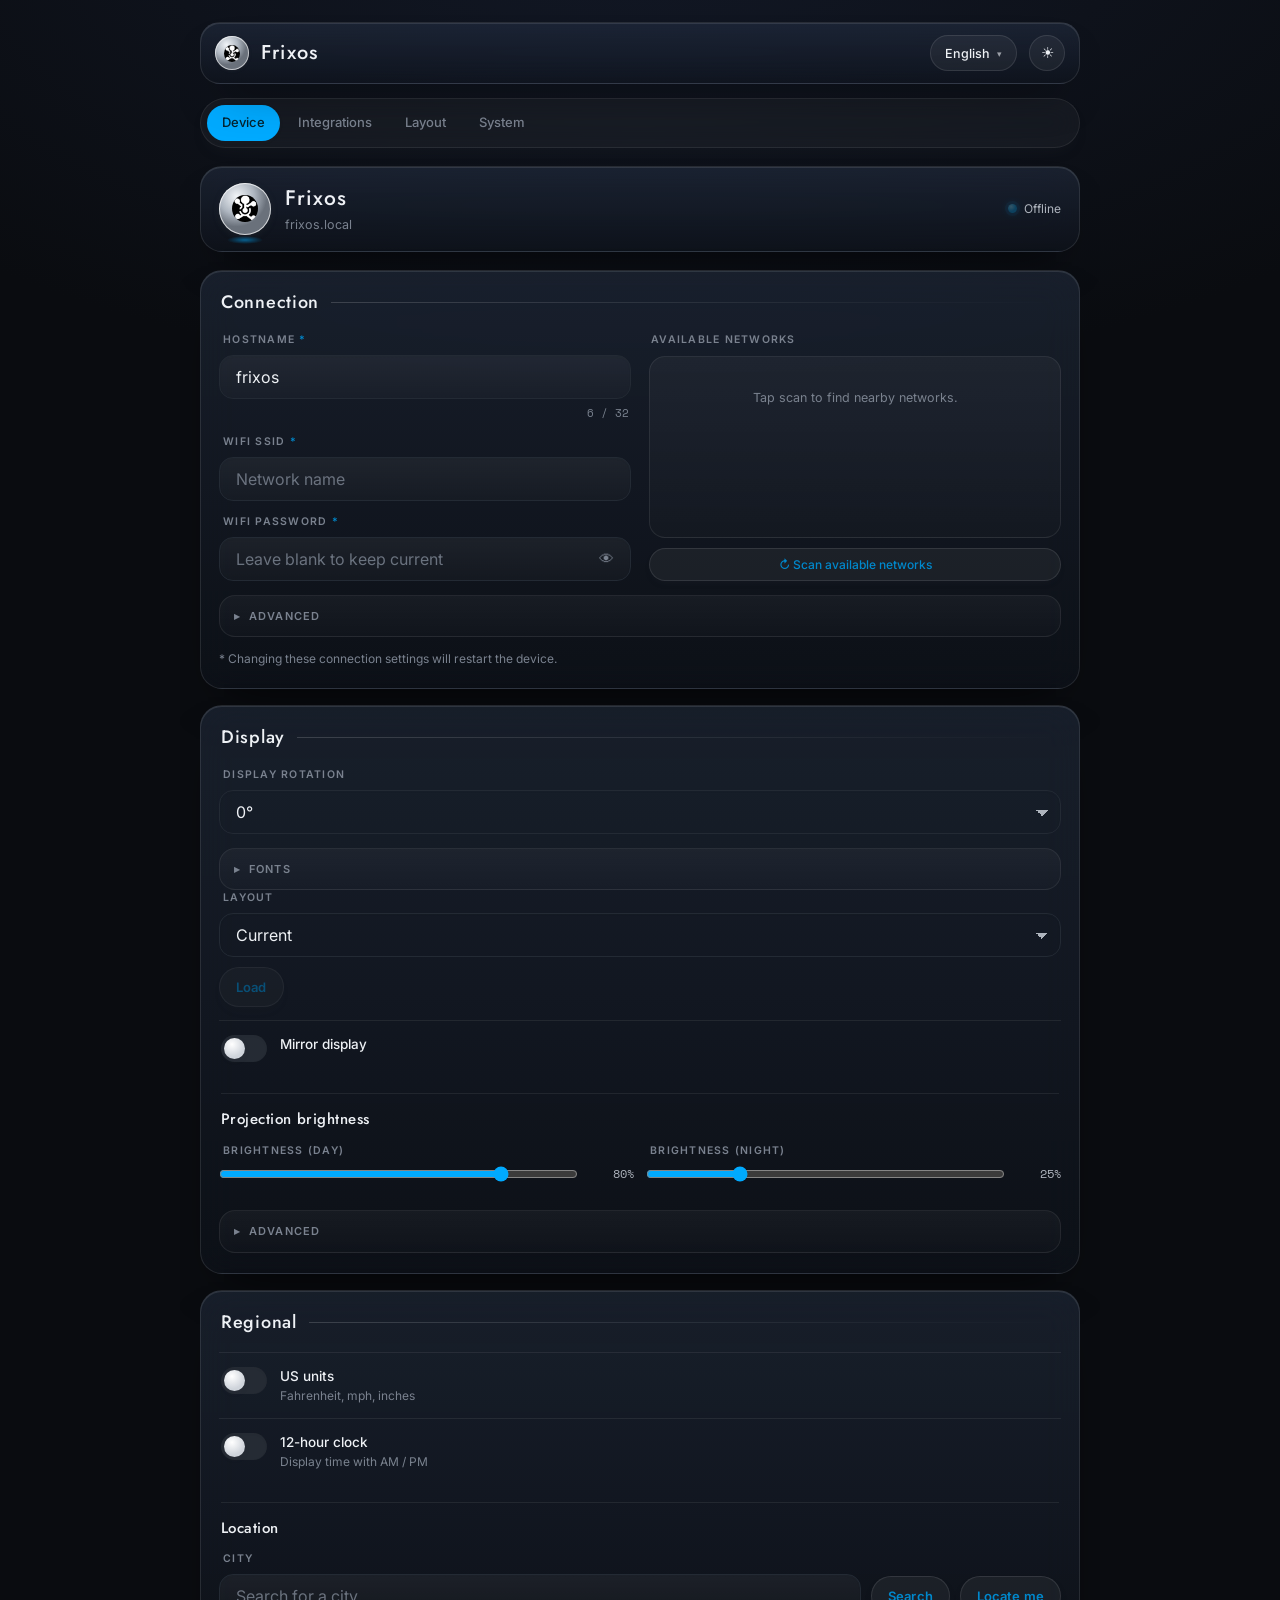
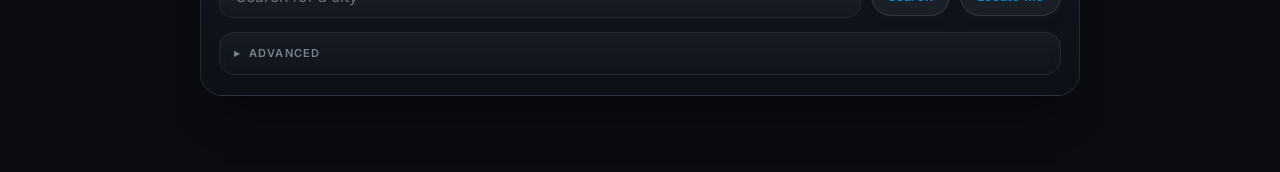
==== spiffs/index.html @ 445fc7c1 "Brightness: 24 h light history with a chart on the Brightness settings. The device keeps 144 ten-min" ====
<!DOCTYPE html>
<html lang="en">
<head>
<meta charset="UTF-8">
<meta name="viewport" content="width=device-width, initial-scale=1, viewport-fit=cover">
<title>Frixos</title>
<link rel="stylesheet" href="css/variables.css">
<link rel="stylesheet" href="css/layout.css">
<link rel="stylesheet" href="css/forms.css">
<link rel="stylesheet" href="css/components.css">
<link rel="stylesheet" href="css/screen-editor.css">
</head>
<body class="theme-dark">

<div class="wrap">

  <!-- ===== HEADER ===== -->
  <header class="topbar">
    <span class="disc"><img src="logo.jpg" alt="Frixos"></span>
    <span class="brand">Frixos</span>
    <span class="spring"></span>
    <div class="lang-wrap">
      <button class="ctrl lang" id="langBtn" aria-haspopup="listbox" aria-expanded="false" data-i18n-aria-label="common.change_language" aria-label="Change language">
        <span id="langName">English</span><span class="caret">▾</span>
      </button>
      <div class="lang-menu" id="langMenu" role="listbox">
        <div class="lang-opt sel" data-lang="en">English</div>
        <div class="lang-opt" data-lang="de">Deutsch</div>
        <div class="lang-opt" data-lang="fr">Français</div>
        <div class="lang-opt" data-lang="it">Italiano</div>
        <div class="lang-opt" data-lang="pt">Português</div>
        <div class="lang-opt" data-lang="sv">Svenska</div>
        <div class="lang-opt" data-lang="da">Dansk</div>
        <div class="lang-opt" data-lang="pl">Polski</div>
        <div class="lang-opt" data-lang="es">Español</div>
      </div>
    </div>
    <button class="ctrl" id="themeBtn" data-i18n-aria-label="common.toggle_theme" aria-label="Toggle theme" title="Toggle light / dark"><span id="themeIcon">☀</span></button>
  </header>

  <!-- ===== NAV (with scroll indicators) ===== -->
  <div class="nav-wrap">
    <button class="nav-edge left" id="navLeft" data-i18n-aria-label="common.scroll_tabs_left" aria-label="Scroll tabs left" tabindex="-1">‹</button>
    <nav class="nav" id="nav">
      <a data-tab="settings" class="active" data-i18n="menu.device">Device</a>
      <a data-tab="integrations" data-i18n="menu.integrations">Integrations</a>
      <a data-tab="layout" data-i18n="menu.screen">Layout</a>
      <a data-tab="status" data-i18n="menu.system">System</a>
    </nav>
    <button class="nav-edge right" id="navRight" data-i18n-aria-label="common.scroll_tabs_right" aria-label="Scroll tabs right" tabindex="-1">›</button>
  </div>

  <!-- ===================== DEVICE (settings + everyday advanced) ===================== -->
  <section class="tab-page active" id="tab-settings" data-screen-label="Device">
    <div class="hero">
      <span class="obj"><img src="logo.jpg" alt=""></span>
      <div class="ht">
        <div class="nm">Frixos</div>
        <div class="st" id="heroStatus">Loading…</div>
      </div>
      <span class="jewel"><span class="g" id="heroDot"></span> <span id="heroOnline">…</span></span>
    </div>

    <div class="panel">
      <div class="ptitle"><h2 data-i18n="settings.connection.title">Connection</h2><span class="rule"></span></div>
      <div class="conn-grid">
        <div class="conn-fields">
          <div class="field"><label><span data-i18n="settings.connection.hostname">Hostname</span> <span class="req">*</span></label>
            <input type="text" id="hostname" value="frixos" required maxlength="32">
            <div id="hostname-counter" class="counter"></div>
            <span class="err" id="hostname-err" data-i18n="settings.connection.hostname_required">Hostname is required.</span>
          </div>
          <div class="field"><label><span data-i18n="settings.connection.wifi_ssid">WiFi SSID</span> <span class="req">*</span></label><input type="text" id="wifi_ssid" autocomplete="off" data-i18n-placeholder="settings.connection.ssid_placeholder" placeholder="Network name"></div>
          <div class="field"><label><span data-i18n="settings.connection.wifi_password">WiFi password</span> <span class="req">*</span></label>
            <div class="pw"><input type="password" id="wifi_pass" autocomplete="new-password" data-i18n-placeholder="settings.connection.password_placeholder" placeholder="Leave blank to keep current"><button class="eye" type="button" aria-label="Show password">👁</button></div>
          </div>
        </div>
        <div class="conn-nets">
          <label class="mini-label" data-i18n="settings.wifi.available_networks">Available networks</label>
          <div id="netlist" class="netbox"><div class="net-empty" data-i18n="settings.wifi.tap_scan">Tap scan to find nearby networks.</div></div>
          <button class="scan-btn block-scan" id="scanBtn">↻ <span data-i18n="settings.wifi.scan_button">Scan available networks</span></button>
        </div>
      </div>

      <details class="adv-box">
        <summary data-i18n="common.advanced">Advanced</summary>
        <div class="adv-body">
          <div class="staticip">
            <div class="toggle staticip-head">
              <div class="tx"><div class="tt"><span data-i18n="settings.connection.static_ip_toggle">Use static IP</span> <span class="req">*</span></div><div class="ts" data-i18n="settings.connection.static_ip_desc">Assign a fixed address instead of DHCP</div></div>
              <button class="gswitch" id="staticToggle" type="button" role="switch" aria-checked="false" data-i18n-aria-label="settings.connection.static_ip_toggle" aria-label="Use static IP"></button>
            </div>
            <div class="staticip-panel" id="staticPanel" hidden>
              <div class="grid2">
                <div class="field"><label><span data-i18n="settings.connection.static_ip">IP address</span> <span class="req">*</span></label><input type="text" id="static_ip" inputmode="decimal" placeholder="192.168.1.100"></div>
                <div class="field"><label><span data-i18n="settings.connection.static_gw">Gateway</span> <span class="req">*</span></label><input type="text" id="static_gw" inputmode="decimal" placeholder="192.168.1.1"></div>
                <div class="field"><label><span data-i18n="settings.connection.static_nm">Subnet mask</span> <span class="req">*</span></label><input type="text" id="static_nm" inputmode="decimal" placeholder="255.255.255.0"></div>
                <div class="field"><label><span data-i18n="settings.connection.static_dns_label">DNS servers</span> <span class="req">*</span> <span class="opt" data-i18n="settings.connection.optional">(optional)</span></label>
                  <div class="dns-pair">
                    <div class="dns-f"><span class="dns-b">1</span><input type="text" id="static_dns1" inputmode="decimal" placeholder="8.8.8.8"></div>
                    <div class="dns-f"><span class="dns-b">2</span><input type="text" id="static_dns2" inputmode="decimal" placeholder="8.8.4.4"></div>
                  </div>
                </div>
              </div>
            </div>
          </div>

          <div class="subtitle" data-i18n="advanced.wifi_hours.title">WiFi active hours</div>
          <div class="time-range">
            <div class="time-box"><label data-i18n="advanced.wifi_hours.start">Start</label><input type="time" id="wifi_start" value="00:00"></div>
            <span class="time-arrow">→</span>
            <div class="time-box"><label data-i18n="advanced.wifi_hours.end">End</label><input type="time" id="wifi_end" value="00:00"></div>
          </div>
        </div>
      </details>
      <p class="note left" data-i18n="settings.connection.restart_note">* Changing these connection settings will restart the device.</p>
    </div>

    <div class="panel">
      <div class="ptitle"><h2 data-i18n="settings.display.title">Display</h2><span class="rule"></span></div>
      <div class="field"><label data-i18n="advanced.display.rotation">Display rotation</label>
        <select id="rotation"><option value="0">0°</option><option value="1">90°</option><option value="2">180°</option><option value="3">270°</option></select>
      </div>

      <details class="adv-box" id="fontsBox">
        <summary data-i18n="advanced.fonts.title">Fonts</summary>
        <div class="adv-body">
          <p class="muted-p" data-i18n="advanced.fonts.desc">Pick the clock font for day and night. This updates the layout and applies it right away.</p>
          <div class="subtitle" data-i18n="advanced.fonts.day">Day</div>
          <div id="dayFontSamples"></div>
          <div class="subtitle" data-i18n="advanced.fonts.night">Night</div>
          <div id="nightFontSamples"></div>
        </div>
      </details>

      <div class="field"><label data-i18n="menu.screen">Layout</label>
        <div class="city-row">
          <select id="settingsLayoutSelect"><option value="" data-i18n="common.current">Current</option></select>
          <button class="btn sm ghost" id="settingsLayoutLoadBtn" type="button" data-i18n="common.load">Load</button>
        </div>
      </div>
      <div class="toggle"><div class="tx"><div class="tt" data-i18n="advanced.display.mirror">Mirror display</div></div><button class="gswitch" id="mirroring" type="button" role="switch" aria-checked="false" data-i18n-aria-label="advanced.display.mirror" aria-label="Mirror"></button></div>

      <div class="subtitle" data-i18n="advanced.brightness.title">Projection brightness</div>
      <div class="grid2">
        <div class="field"><label data-i18n="advanced.brightness.led_day">Brightness (day)</label>
          <div class="range-row"><input type="range" id="brightness_LED0" min="0" max="100" value="80"><output class="range-val" for="brightness_LED0">80%</output></div>
        </div>
        <div class="field"><label data-i18n="advanced.brightness.led_night">Brightness (night)</label>
          <div class="range-row"><input type="range" id="brightness_LED1" min="0" max="100" value="25"><output class="range-val" for="brightness_LED1">25%</output></div>
        </div>
      </div>

      <details class="adv-box">
        <summary data-i18n="common.advanced">Advanced</summary>
        <div class="adv-body">
          <div class="field"><label data-i18n="advanced.brightness.dimming_mode">Dimming mode</label>
            <select id="dim_mode">
              <option value="1" data-i18n="advanced.brightness.dim_mode_full">Always full brightness</option>
              <option value="0" data-i18n="advanced.brightness.dim_mode_brightness">Based on brightness</option>
              <option value="2" data-i18n="advanced.brightness.dim_mode_time">Based on time-of-day</option>
            </select>
          </div>

          <div id="dimBright" class="dim-sub">
            <div class="subtitle" data-i18n="advanced.brightness.brightness_dimming">Brightness-based dimming</div>
            <div class="grid2">
              <div class="field"><label data-i18n="advanced.brightness.day_threshold">Day threshold (lux)</label><input type="number" id="lux_threshold" step="0.1" min="0" max="500" value="12.0"></div>
              <div class="field"><label data-i18n="advanced.brightness.light_sensitivity">Sensitivity (lux)</label><input type="number" id="lux_sensitivity" step="0.1" min="0" max="50" value="3.0"></div>
            </div>
            <p class="muted-p" data-i18n="advanced.brightness.sensitivity_help">Sensitivity avoids unwanted brightness changes. Dark = Threshold − Sensitivity, Bright = Threshold + Sensitivity.</p>
            <div class="lux-chart">
              <div class="lux-chart-head"><span data-i18n="advanced.brightness.lux_history">Light, last 24 hours (lux)</span><span id="lux_now" class="lux-now"></span></div>
              <svg id="lux_svg" viewBox="0 0 320 140" role="img" aria-label="Light, last 24 hours"></svg>
            </div>
          </div>

          <div id="dimTime" class="dim-sub" hidden>
            <div class="subtitle" data-i18n="advanced.brightness.timeofday_dimming">Time-of-day dimming</div>
            <div class="time-range">
              <div class="time-box"><label data-i18n="advanced.brightness.dim_start">Start</label><input type="time" id="dim_start" value="07:00"></div>
              <span class="time-arrow">→</span>
              <div class="time-box"><label data-i18n="advanced.brightness.dim_end">End</label><input type="time" id="dim_end" value="22:00"></div>
            </div>
          </div>

          <div class="grid2">
            <div class="field"><label data-i18n="advanced.brightness.pwm_frequency">PWM frequency</label><input type="number" id="pwm_frequency" min="60" max="50000" value="133"></div>
            <div class="field"><label data-i18n="advanced.brightness.max_power">Max power</label><input type="number" id="max_power" min="1" max="1023" value="1023"></div>
          </div>
        </div>
      </details>
    </div>

    <div class="panel">
      <div class="ptitle"><h2 data-i18n="settings.regional.title">Regional</h2><span class="rule"></span></div>
      <div class="toggle"><div class="tx"><div class="tt" data-i18n="settings.regional.us_units">US units</div><div class="ts" data-i18n="settings.regional.us_units_desc">Fahrenheit, mph, inches</div></div><button class="gswitch" id="fahrenheit" type="button" role="switch" aria-checked="false" data-i18n-aria-label="settings.regional.us_units" aria-label="US units"></button></div>
      <div class="toggle"><div class="tx"><div class="tt" data-i18n="settings.regional.hour12">12-hour clock</div><div class="ts" data-i18n="settings.regional.hour12_desc">Display time with AM / PM</div></div><button class="gswitch" id="hour12" type="button" role="switch" aria-checked="false" data-i18n-aria-label="settings.regional.hour12" aria-label="12-hour clock"></button></div>

      <div class="subtitle" data-i18n="advanced.location.title">Location</div>
      <div class="field"><label data-i18n="advanced.location.city">City</label>
        <div class="city-row">
          <input type="text" id="city_search" data-i18n-placeholder="advanced.location.city_placeholder" placeholder="Search for a city" autocomplete="off" spellcheck="false">
          <button class="btn sm ghost" id="citySearch" data-i18n="advanced.location.btn_search">Search</button>
          <button class="btn sm ghost" id="geolocate" data-i18n="advanced.location.btn_geolocate">Locate me</button>
        </div>
        <span class="hint" id="city-hint"></span>
      </div>

      <details class="adv-box">
        <summary data-i18n="common.advanced">Advanced</summary>
        <div class="adv-body">
          <div class="grid2">
            <div class="field"><label data-i18n="advanced.location.latitude">Latitude</label><input type="text" id="lat" maxlength="10" data-i18n-placeholder="advanced.location.lat_placeholder" placeholder="e.g. 40.6892494"></div>
            <div class="field"><label data-i18n="advanced.location.longitude">Longitude</label><input type="text" id="lon" maxlength="10" data-i18n-placeholder="advanced.location.lon_placeholder" placeholder="e.g. -74.047081"></div>
          </div>
          <div class="field"><label data-i18n="advanced.location.timezone_region">Timezone region</label><input type="text" id="tz_iana" data-i18n-placeholder="advanced.location.timezone_region_placeholder" placeholder="e.g. America/New_York"></div>
          <div class="field"><label data-i18n="advanced.location.timezone_posix">Timezone (POSIX)</label><input type="text" id="timezone" data-i18n-placeholder="advanced.location.timezone_placeholder" placeholder="e.g. EST5EDT,M3.2.0,M11.1.0"></div>
          <p class="muted-p" data-i18n="advanced.location.help_text">Find POSIX timezones <a href="https://leo.leung.xyz/wiki/Timezone" target="_blank" rel="noopener">here</a>. Lat/Lon only affect weather data.</p>
        </div>
      </details>
    </div>
  </section>

  <!-- ===================== INTEGRATIONS ===================== -->
  <section class="tab-page" id="tab-integrations" data-screen-label="Integrations">
    <div class="panel">
      <div class="ptitle"><h2><span class="dot off" id="dot-cgm"></span><span data-i18n="integrations.glucose_monitors.title">Glucose monitoring</span></h2><span class="rule"></span><span class="int-state" id="state-cgm"></span></div>
      <p class="muted-p tight" data-i18n="integrations.glucose_monitors.kb_help">For setup instructions, visit <a href="https://buyfrixos.com/knowledge-base/blood-sugar-cgm-integration-and-projection/" target="_blank" rel="noopener noreferrer">this KB article</a>.</p>
      <div class="field"><label data-i18n="integrations.glucose_monitors.device_type">Device Type</label>
        <select id="cgm_device_type">
          <option value="none" data-i18n="common.none">None</option>
          <option value="dexcom">Dexcom</option>
          <option value="libre">FreeStyle Libre</option>
          <option value="nightscout">Nightscout</option>
        </select>
      </div>
      <div class="field cgm-field" data-cgm="dexcom libre"><label data-i18n="integrations.glucose_monitors.username">Username</label>
        <input type="text" id="eeprom_glucose_username" maxlength="64" autocomplete="username" data-i18n-placeholder="integrations.glucose_monitors.username_placeholder" placeholder="Account username">
        <div id="eeprom_glucose_username-counter" class="counter"></div>
      </div>
      <div class="field cgm-field" data-cgm="dexcom libre"><label data-i18n="integrations.glucose_monitors.password">Password</label>
        <div class="pw"><input type="password" id="eeprom_glucose_password" maxlength="64" autocomplete="current-password" placeholder="••••••••"><button class="eye" type="button" aria-label="Show password">👁</button></div>
        <div id="eeprom_glucose_password-counter" class="counter"></div>
      </div>
      <div class="field cgm-field" data-cgm="dexcom"><label data-i18n="integrations.dexcom.region">Region</label><select id="eeprom_dexcom_region"><option value="0" data-i18n="integrations.dexcom.disabled">Disabled</option><option value="1" data-i18n="integrations.dexcom.us">US</option><option value="2" data-i18n="integrations.dexcom.japan">Japan</option><option value="3" data-i18n="integrations.dexcom.rest_of_world">Rest of World</option></select></div>
      <div class="field cgm-field" data-cgm="libre"><label data-i18n="integrations.freestyle.region">Region</label><select id="eeprom_libre_region"><option value="0" data-i18n="integrations.freestyle.disabled">Disabled</option><option value="1" data-i18n="integrations.freestyle.united_states">United States</option><option value="2" data-i18n="integrations.freestyle.europe">Europe</option><option value="3" data-i18n="integrations.freestyle.germany">Germany</option><option value="4" data-i18n="integrations.freestyle.france">France</option><option value="5" data-i18n="integrations.freestyle.japan">Japan</option><option value="6" data-i18n="integrations.freestyle.australia">Australia</option><option value="7" data-i18n="integrations.freestyle.global">Global / Rest of World</option></select></div>
      <div class="field cgm-field" data-cgm="nightscout"><label data-i18n="integrations.glucose_monitors.nightscout_url">Nightscout URL</label>
        <input type="text" id="eeprom_ns_url" maxlength="100" placeholder="https://your-site.herokuapp.com">
        <div id="eeprom_ns_url-counter" class="counter"></div>
      </div>
      <div class="grid2 cgm-field" data-cgm="dexcom libre nightscout">
        <div class="field"><label data-i18n="integrations.glucose_monitors.display_unit">Display unit</label><select id="eeprom_glucose_unit"><option value="0">mg/dL</option><option value="1">mmol/L</option></select></div>
        <div class="field"><label data-i18n="integrations.glucose_monitors.high_threshold">High (mg/dL)</label><input type="number" id="eeprom_glucose_high" min="1" max="400" value="175"></div>
        <div class="field"><label data-i18n="integrations.glucose_monitors.low_threshold">Low (mg/dL)</label><input type="number" id="eeprom_glucose_low" min="1" max="400" value="70"></div>
      </div>
      <details class="adv-box cgm-field" data-cgm="dexcom libre nightscout">
        <summary data-i18n="common.advanced">Advanced</summary>
        <div class="adv-body">
          <div class="grid2">
            <div class="field"><label data-i18n="integrations.glucose_monitors.refresh_interval">Refresh (min.)</label><input type="number" id="eeprom_glucose_refresh" min="1" max="60" value="5"></div>
            <div class="field"><label data-i18n="integrations.glucose_monitors.validity_duration">Validity (min.)</label><input type="number" id="glucose_validity_duration" min="10" max="360" value="30"></div>
          </div>
        </div>
      </details>
    </div>
      <div class="panel">
      <div class="ptitle"><h2><span class="dot off" id="dot-ha"></span><span data-i18n="integrations.ha.title">Home Assistant</span></h2><span class="rule"></span><span class="int-state" id="state-ha"></span></div>
      <p class="muted-p tight" data-i18n="integrations.ha.kb_help">For setup instructions, visit <a href="https://buyfrixos.com/knowledge-base/%f0%9f%93%a1-new-integration-home-assistant-frixos-smart-projections/" target="_blank" rel="noopener noreferrer">this KB article</a>.</p>
      <div class="field"><label data-i18n="integrations.ha.server_url">Server URL</label>
        <input type="text" id="eeprom_ha_url" maxlength="200" data-i18n-placeholder="integrations.ha.server_url_placeholder" placeholder="e.g. http://homeassistant.local:8123">
        <div id="eeprom_ha_url-counter" class="counter"></div>
        <span class="err" id="eeprom_ha_url-err" data-i18n="integrations.ha.url_protocol_missing">The URL must start with http:// or https://, e.g. http://192.168.1.50:8123</span>
      </div>
      <div class="field"><label data-i18n="integrations.ha.token">Long-lived access token</label>
        <div class="pw"><input type="password" id="eeprom_ha_token" maxlength="255" data-i18n-placeholder="integrations.ha.token_placeholder" placeholder="Paste token"><button class="eye" type="button" aria-label="Show token">👁</button></div>
        <div id="eeprom_ha_token-counter" class="counter"></div>
      </div>
      <details class="adv-box">
        <summary data-i18n="common.advanced">Advanced</summary>
        <div class="adv-body">
          <div class="field"><label data-i18n="integrations.ha.refresh_interval">Refresh (min.)</label><input type="number" id="eeprom_ha_refresh_mins" min="1" max="7200" value="1"></div>
        </div>
      </details>
    </div>

    <div class="panel">
      <div class="ptitle"><h2><span class="dot off" id="dot-stock"></span><span data-i18n="integrations.stock.title">Stock quotes</span></h2><span class="rule"></span><span class="int-state" id="state-stock"></span></div>
      <p class="muted-p tight" data-i18n="integrations.stock.via">Via Finnhub.io.</p>
      <p class="muted-p tight" data-i18n="integrations.stock.kb_help">For setup instructions, visit <a href="https://buyfrixos.com/knowledge-base/get-stock-crypto-etf-fx-quotes-on-your-ceiling/" target="_blank" rel="noopener noreferrer">this KB article</a>.</p>
      <div class="field"><label data-i18n="integrations.stock.api_key">API key</label>
        <div class="pw"><input type="password" id="eeprom_stock_key" maxlength="64" data-i18n-placeholder="integrations.stock.api_key_placeholder" placeholder="Paste API key"><button class="eye" type="button" aria-label="Show key">👁</button></div>
        <div id="eeprom_stock_key-counter" class="counter"></div>
      </div>
      <details class="adv-box">
        <summary data-i18n="common.advanced">Advanced</summary>
        <div class="adv-body">
          <div class="field"><label data-i18n="integrations.stock.refresh_interval">Refresh (min.)</label><input type="number" id="eeprom_stock_refresh_mins" min="1" max="1440" value="5"></div>
        </div>
      </details>
    </div>

    <div class="panel">
      <div class="ptitle"><h2><span class="dot off" id="dot-wu"></span><span data-i18n="integrations.wu.title">Weather Underground</span></h2><span class="rule"></span><span class="int-state" id="state-wu"></span></div>
      <p class="muted-p tight" data-i18n="integrations.wu.help">Register a device on your Weather Underground account, generate a key at wunderground.com/member/api-keys, then enter any live public station ID. Tokens: [wu:temp] [wu:hum] [wu:dew] [wu:wind] [wu:gust] [wu:pressure] [wu:rain] [wu:uv].</p>
      <p class="muted-p tight" data-i18n="integrations.wu.kb_help">For setup instructions, visit <a href="https://buyfrixos.com/knowledge-base/weather-underground-personal-weather-station-on-your-ceiling/" target="_blank" rel="noopener noreferrer">this KB article</a>.</p>
      <div class="field"><label data-i18n="integrations.wu.station_id">Station ID</label>
        <input type="text" id="eeprom_wu_station" maxlength="16" data-i18n-placeholder="integrations.wu.station_id_placeholder" placeholder="e.g. KCASANFR123" autocapitalize="characters" spellcheck="false">
      </div>
      <div class="field"><label data-i18n="integrations.wu.api_key">API key</label>
        <div class="pw"><input type="password" id="eeprom_wu_key" maxlength="64" data-i18n-placeholder="integrations.wu.api_key_placeholder" placeholder="Paste API key"><button class="eye" type="button" aria-label="Show key">👁</button></div>
        <div id="eeprom_wu_key-counter" class="counter"></div>
      </div>
      <details class="adv-box">
        <summary data-i18n="common.advanced">Advanced</summary>
        <div class="adv-body">
          <div class="field"><label data-i18n="integrations.wu.refresh_interval">Refresh (min.)</label><input type="number" id="eeprom_wu_refresh_mins" min="5" max="180" value="15"></div>
        </div>
      </details>
    </div>

</section>

  <!-- ===================== LAYOUT (screen editor) ===================== -->
  <section class="tab-page" id="tab-layout" data-screen-label="Layout">
    <div class="panel">
      <div class="ptitle"><h2 data-i18n="screen.title">Layout</h2><span class="rule"></span></div>

      <div class="subtitle" data-i18n="screen.presets">Presets</div>
      <p class="muted-p" data-i18n="screen.presets_desc">Start from a ready-made layout, then customize it below and press Apply.</p>
      <div id="screenPresets" class="preset-grid"></div>
      <div class="layout-mgmt">
        <div class="city-row">
          <button type="button" class="btn sm ghost" id="screenReadFromFileBtn" data-i18n="screen.read_from_file">Load from File</button>
          <button type="button" class="btn sm ghost" id="screenSaveToFileBtn" data-i18n="screen.save_to_file">Save to File</button>
          <button type="button" class="btn sm ghost" id="screenSaveToDeviceBtn" data-i18n="screen.save_to_device">Save to device</button>
        </div>
        <input type="file" id="screenLayoutFileInput" accept=".layout,application/json" hidden>
      </div>

      <p class="muted-p" data-i18n="screen.editor_instructions">Place elements on the 128×128 display — elements can overlap. Drag items from the palette onto the grid, or drag a placed element to move it. Use the arrow keys to nudge the selected element (Shift = 10px).</p>

      <div class="layout-toolbar">
        <div class="seg" role="group" data-i18n-aria-label="screen.day_night_aria" aria-label="Day / Night">
          <button type="button" class="seg-btn active" id="screenModeDay" data-i18n="screen.day">Day</button>
          <button type="button" class="seg-btn" id="screenModeNight" data-i18n="screen.night">Night</button>
        </div>
        <div class="layout-actions">
          <button type="button" class="btn sm ghost" id="screenCopyBtn" data-i18n="screen.copy_to_night">Copy layout to Night</button>
          <button type="button" class="btn sm" id="screenSaveBtn" data-i18n="screen.apply">Apply</button>
        </div>
      </div>

      <div class="screen-editor">
        <div id="screenStatus" class="screen-status" aria-live="polite"></div>
        <div class="screen-top-row">
          <div class="screen-canvas-wrapper">
            <div id="screenCanvas" class="screen-canvas" role="application" data-i18n-aria-label="screen.editor_aria" aria-label="Screen layout editor" tabindex="0"></div>
          </div>
          <div class="screen-palette">
            <div class="screen-palette-head">
              <h3 data-i18n="screen.palette">Palette</h3>
              <button type="button" class="palette-help-btn" id="screenPaletteHelpBtn" data-i18n-aria-label="screen.palette_help_button" aria-label="What the palette items do">?</button>
            </div>
            <div id="screenPaletteItems" class="palette-items"></div>
          </div>
        </div>
        <div id="screenOptions" class="screen-options"></div>
      </div>
    </div>
  </section>

  <!-- ===================== SYSTEM (status + maintenance + danger zone) ===================== -->
  <section class="tab-page" id="tab-status" data-screen-label="System">
    <div class="panel">
      <div class="ptitle"><h2 data-i18n="status.system.title">System information</h2><span class="rule"></span></div>
      <div class="info-grid">
        <div class="info"><div class="l" data-i18n="status.system.app_name">Application</div><div class="v" id="app">-</div></div>
        <div class="info"><div class="l" data-i18n="status.system.version">Version</div><div class="v" id="version">-</div></div>
        <div class="info"><div class="l" data-i18n="status.system.fw_version">Firmware</div><div class="v" id="fwversion">-</div></div>
        <div class="info"><div class="l" data-i18n="status.system.power_on_hours">Power-on hours</div><div class="v" id="poh">-</div></div>
        <div class="info"><div class="l" data-i18n="status.system.mac_address">MAC address</div><div class="v" id="mac_address">-</div></div>
        <div class="info"><div class="l" data-i18n="status.system.ip_address">IP address</div><div class="v" id="ip_address">-</div></div>
        <div class="info"><div class="l" data-i18n="status.system.chip_revision">Chip revision</div><div class="v" id="chip_revision">-</div></div>
        <div class="info"><div class="l" data-i18n="status.system.flash_size">SPI flash size</div><div class="v" id="flash_size">-</div></div>
        <div class="info"><div class="l" data-i18n="status.system.revision_pwm">Revision - PWM</div><div class="v" id="revision_pwm">-</div></div>
        <div class="info"><div class="l" data-i18n="status.system.compile_time">Compile time</div><div class="v" id="compile_time">-</div></div>
        <div class="info"><div class="l" data-i18n="status.system.free_heap">Free heap</div><div class="v" id="free_heap">-</div></div>
        <div class="info"><div class="l" data-i18n="status.system.min_free_heap">Min free heap</div><div class="v" id="min_free_heap">-</div></div>
      </div>
    </div>

    <div class="panel">
      <div class="ptitle"><h2 data-i18n="status.sensor.title">Sensor data</h2><span class="rule"></span></div>
      <div class="info-grid">
        <div class="info"><div class="l" data-i18n="status.sensor.light_level">Light level (lux)</div><div class="v" id="lux">-</div></div>
        <div class="info"><div class="l" data-i18n="status.sensor.last_time_update">Last time update</div><div class="v" id="last_time_update">-</div></div>
        <div class="info"><div class="l" data-i18n="status.sensor.timezone">Timezone</div><div class="v" id="timezone_val">-</div></div>
        <div class="info"><div class="l" data-i18n="status.sensor.moon_phase">Moon phase</div><div class="v" id="moon_status">-</div></div>
        <div class="info"><div class="l" data-i18n="status.sensor.last_weather_update">Last weather update</div><div class="v" id="last_weather_update">-</div></div>
        <div class="info"><div class="l" data-i18n="status.sensor.latitude">Latitude</div><div class="v" id="latitude">-</div></div>
        <div class="info"><div class="l" data-i18n="status.sensor.longitude">Longitude</div><div class="v" id="longitude">-</div></div>
        <div class="info"><div class="l" data-i18n="status.sensor.uptime">Uptime</div><div class="v" id="uptime">-</div></div>
      </div>
      <button class="btn sm ghost" id="refreshStatus" style="margin-top:14px" data-i18n="status.refresh_button">Refresh status</button>
    </div>

    <div class="panel">
      <div class="ptitle"><h2 data-i18n="status.diagnostics_title">Diagnostics</h2><span class="rule"></span></div>
      <p class="muted-p" data-i18n="status.support.desc">Share device diagnostics with our team to help troubleshoot.</p>
      <div class="btn-row">
        <button class="btn sm" id="supportEmail" data-i18n="status.support.send_email">Send email</button>
        <button class="btn sm ghost" id="supportCopy" data-i18n="status.support.copy_clipboard">Copy to clipboard</button>
        <button class="btn sm ghost" id="refreshLogs" data-i18n="status.support.refresh_logs">Refresh logs</button>
      </div>
      <p class="muted-p" style="margin-top:12px" data-i18n="status.support.email_hint">If email doesn't open, copy the info and send it to <a href="mailto:support@buyfrixos.com">support@buyfrixos.com</a>.</p>

      <details class="adv-box">
        <summary data-i18n="status.logs.title">System logs</summary>
        <div class="adv-body">
          <textarea class="logbox" id="system_logs" readonly></textarea>
        </div>
      </details>
      <details class="adv-box">
        <summary data-i18n="status.integration_status.title">Integration status</summary>
        <div class="adv-body">
          <textarea class="logbox" id="ha_status_textarea" readonly></textarea>
        </div>
      </details>
    </div>

    <div class="panel">
      <div class="ptitle"><h2 data-i18n="system.maintenance_title">Maintenance</h2><span class="rule"></span></div>
      <div class="toggle"><div class="tx"><div class="tt" data-i18n="settings.autoupdate.check">Check for firmware updates</div><div class="ts" data-i18n="settings.autoupdate.check_desc">Install new firmware automatically</div></div><button class="gswitch" id="update_firmware" type="button" role="switch" aria-checked="false" data-i18n-aria-label="settings.autoupdate.check" aria-label="Auto update"></button></div>
      <p class="muted-p" data-i18n="update.refresh_description">Re-download and install the current firmware and files (SPIFFS).</p>
      <div class="btn-row">
        <button class="btn sm ghost" id="reinstall" data-i18n="update.reinstall_button">Reinstall current firmware</button>
        <button class="btn sm danger" id="restartBtn" data-i18n="restart.button">Restart device</button>
      </div>
      <p class="muted-p" style="margin-top:10px" data-i18n="restart.description">Restart your Frixos device. It will be unavailable for a short moment while it reboots.</p>
    </div>

    <div class="panel danger-panel">
      <details class="adv-box danger-box">
        <summary data-i18n="system.danger_title">Danger zone</summary>
        <div class="adv-body">
          <div class="subtitle" data-i18n="system.scroll_engine">Scrolling line</div>
          <p class="muted-p" data-i18n="system.scroll_engine_desc">Frixos steps the text itself. LVGL uses the library animation. Switch if the line stutters.</p>
          <div class="seg" id="scrollEngine" style="width:fit-content" role="group" data-i18n-aria-label="system.scroll_engine" aria-label="Scrolling line">
            <button type="button" class="seg-btn" data-engine="0" id="scrollEngineLvgl">LVGL</button>
            <button type="button" class="seg-btn active" data-engine="1" id="scrollEngineFrixos">Frixos</button>
          </div>

          <div class="subtitle" data-i18n="update.title">Upload firmware / files</div>
          <p class="muted-p" data-i18n="update.upload_desc">Your device installs new firmware automatically. Use this only if support asked you to install a specific build, or to upload a custom font.</p>
          <div class="field"><label data-i18n="common.file">File</label><input type="file" id="fwFile"></div>
          <button class="btn block" id="uploadBtn" disabled data-i18n="update.upload_button">Upload file</button>
          <div class="progress-wrap" id="progressWrap" style="display:none">
            <div class="progress-track"><div class="progress-fill" id="progressFill"></div></div>
            <div class="progress-txt" id="progressTxt">0%</div>
          </div>
          <details class="adv-box">
            <summary data-i18n="update.firmware_instructions_title">Firmware update</summary>
            <div class="adv-body">
              <ol class="steps">
                <li data-i18n="update.firmware_step1">Choose the firmware file (.bin) from your computer.</li>
                <li data-i18n="update.firmware_step2">Press “Upload file” to start the update.</li>
                <li data-i18n="update.firmware_step3">Wait for completion — don't power off or disconnect the device.</li>
                <li data-i18n="update.firmware_step4">The device restarts automatically when done.</li>
              </ol>
            </div>
          </details>
          <div class="callout" data-i18n="update.firmware_warning"><b>Warning</b> — uploading incorrect firmware may stop the device from working. Use only the firmware built for your model.</div>

          <div class="subtitle" data-i18n="files.title">SPIFFS files</div>
          <p class="muted-p" data-i18n="files.description">Manage files stored on the device filesystem.</p>
          <div class="btn-row" style="margin-bottom:14px">
            <button class="btn sm ghost" id="filesRefresh">↻ <span data-i18n="files.refresh">Refresh</span></button>
            <button class="btn sm ghost" id="filesRename" disabled data-i18n="files.rename">Rename</button>
            <button class="btn sm danger" id="filesDelete" disabled data-i18n="files.delete_selected">Delete selected</button>
          </div>
          <div class="tbl-wrap">
            <table class="files">
              <thead><tr>
                <th class="cbx"><input type="checkbox" id="selAll" data-i18n-aria-label="files.select_all" aria-label="Select all"></th>
                <th><button data-sort="name"><span class="th-label" data-i18n="files.filename">Filename</span><span class="th-arrow"> ↑</span></button></th>
                <th class="size"><button data-sort="size"><span class="th-label" data-i18n="files.size">Size</span><span class="th-arrow"></span></button></th>
              </tr></thead>
              <tbody id="filesBody"></tbody>
            </table>
          </div>
          <p class="note left" id="filesSummary"></p>
        </div>
      </details>
    </div>
  </section>

</div>

<div class="savebar" id="saveBar" hidden>
  <span class="savebar-txt" data-i18n="common.unsaved_changes">You have unsaved changes</span>
  <div class="savebar-actions">
    <button class="btn sm ghost" id="discardBtn" data-i18n="common.discard">Discard</button>
    <button class="btn sm" id="saveAllBtn" data-i18n="common.save">Save</button>
  </div>
</div>

<div class="toast" id="toast"></div>
<div class="reboot-overlay loading-overlay" id="loadingOverlay" role="status" aria-live="polite" aria-hidden="true">
  <div class="box">
    <div class="spinner"></div>
    <p data-i18n="common.retrieving_settings">Retrieving settings…</p>
  </div>
</div>
<div class="reboot-overlay" id="rebootOverlay" role="alertdialog" aria-live="assertive" aria-hidden="true">
  <div class="box">
    <div class="spinner"></div>
    <h2 data-i18n="restart.waiting_title">Waiting for reboot to be completed</h2>
    <p data-i18n="restart.waiting_hint">This page will reconnect automatically when your device is back online.</p>
    <p class="reboot-countdown" id="rebootCountdown" aria-live="polite"></p>
  </div>
</div>
<div class="modal" id="layoutSaveModal" role="dialog" aria-modal="true" aria-labelledby="layoutSaveTitle">
  <div class="box">
    <h2 id="layoutSaveTitle" data-i18n="screen.save_to_device">Save to device</h2>
    <p data-i18n="messages.layout_name_prompt">Name for this layout on the device:</p>
    <div class="field">
      <input type="text" id="layoutSaveName" maxlength="110" autocomplete="off" spellcheck="false">
      <div class="err" id="layoutSaveError"></div>
    </div>
    <p id="layoutSaveWarn" hidden></p>
    <div class="btn-row">
      <button type="button" class="btn ghost" id="layoutSaveCancel" data-i18n="common.cancel">Cancel</button>
      <button type="button" class="btn" id="layoutSaveConfirm" data-i18n="common.save">Save</button>
    </div>
  </div>
</div>
<div class="modal" id="screenAddModal" role="dialog" aria-modal="true" aria-labelledby="screenAddTitle">
  <div class="box">
    <h2 id="screenAddTitle" data-i18n="screen.add_item_title">Add to the screen</h2>
    <div id="screenAddItems" class="palette-items screen-add-items"></div>
    <div class="btn-row">
      <button type="button" class="btn ghost" data-modal-close data-i18n="common.cancel">Cancel</button>
    </div>
  </div>
</div>
<div class="modal" id="screenPaletteHelpModal" role="dialog" aria-modal="true" aria-labelledby="screenPaletteHelpTitle">
  <div class="box screen-help-box">
    <h2 id="screenPaletteHelpTitle" data-i18n="screen.palette_help_title">Palette items</h2>
    <dl id="screenPaletteHelpList" class="screen-help-list"></dl>
    <div class="btn-row">
      <button type="button" class="btn" id="screenPaletteHelpClose" data-modal-close data-i18n="common.close">Close</button>
    </div>
  </div>
</div>
<div class="modal" id="resetModal">
  <div class="box">
    <h2 data-i18n="restart.confirm_title">Confirm restart</h2>
    <p data-i18n="restart.confirm_message">Are you sure you want to restart the device?</p>
    <p data-i18n="restart.unavailable_message">It will become temporarily unavailable during restart.</p>
    <div class="btn-row">
      <button class="btn ghost" id="cancelReset" data-i18n="common.cancel">Cancel</button>
      <button class="btn danger" id="confirmReset" data-i18n="restart.confirm_button">Restart</button>
    </div>
  </div>
</div>

<script src="js/utils.js"></script>
<script src="js/core.js"></script>
<script src="js/forms.js"></script>
<script src="js/wifi.js"></script>
<script src="js/integrations.js"></script>
<script src="js/system.js"></script>
<script src="js/support.js"></script>
<script src="js/savebar.js"></script>
<script src="js/screen-editor.js"></script>
</body>
</html>
---- spiffs/css/variables.css ----
/* ============================================================
   FRIXOS DEVICE UI — "Polished Glass"  (theme tokens)
   Gallery-light & smoked-glass dark themes. Chrome + cyan jewel.
   Jost (display) · Inter (body) · Space Mono (technical/data).
   ============================================================ */

@import url('https://fonts.googleapis.com/css2?family=Jost:wght@400;500;600&family=Inter:wght@400;450;500;600;700&family=Space+Mono:wght@400;700&display=swap');

/* ---------- THEME TOKENS ---------- */
:root, .theme-light {
  --cyan:#00aaff; --cyan-deep:#0088cc; --cyan-press:#006699;
  --proj-orange:#f5821f; --proj-amber:#ffb429; --proj-green:#3fae5a;
  --proj-red:#e23b2e; --proj-blue:#2f6fdb;
  --jost:'Jost',sans-serif;
  --ui:'Inter',-apple-system,'Segoe UI',sans-serif;
  --mono:'Space Mono',ui-monospace,Menlo,monospace;

  --bg:radial-gradient(125% 85% at 50% -12%, #ffffff 0%, #eef0f3 52%, #e4e7ec 100%);
  --bg-solid:#eef0f3;
  --ink:#2a2d33; --ink-2:#5a6068; --muted:#9298a2;
  --glass:rgba(255,255,255,.6);
  --glass-2:rgba(255,255,255,.5);
  --glass-border:rgba(255,255,255,.92);
  --glass-shadow:0 1px 0 rgba(255,255,255,.9) inset, 0 22px 44px -24px rgba(40,44,52,.42);
  --hairline:rgba(150,158,170,.4);
  --hairline-soft:rgba(150,158,170,.22);
  --rule:linear-gradient(90deg, rgba(120,130,145,.45), transparent);
  --input-bg:linear-gradient(180deg, rgba(255,255,255,.5), rgba(255,255,255,.9));
  --input-border:rgba(150,158,170,.42);
  --tabs-bg:rgba(255,255,255,.55);
  --tabs-border:rgba(255,255,255,.85);
  --tab-ink:#7b818b; --tab-active-ink:#0a4a63; --tab-active-bg:#fff;
  --disc:radial-gradient(58% 58% at 34% 26%, #ffffff, #cfd4db 58%, #9aa1ac);
  --switch-off:rgba(140,148,160,.32);
  --knob:radial-gradient(60% 60% at 38% 30%, #ffffff, #dde0e5);
  --net-bg:rgba(255,255,255,.45);
  --palette-menu-bg:#ffffff;
  --font-card-bg:#ffffff;
  --font-card-selected-bg:#eaf7ff;
  --net-border:rgba(255,255,255,.72);
  --ctrl-bg:rgba(255,255,255,.6);
  --code-bg:rgba(255,255,255,.6);
  --reflect:rgba(202,168,106,.5);
  --scrim:rgba(40,44,52,.45);
}
.theme-dark {
  --bg:radial-gradient(125% 85% at 50% -10%, #121826 0%, #0a0c10 62%);
  --bg-solid:#0a0c10;
  --ink:#eef1f5; --ink-2:#aeb4bd; --muted:#7a828f;
  --glass:linear-gradient(180deg, rgba(46,60,84,.4), rgba(16,22,32,.46));
  --glass-2:linear-gradient(180deg, rgba(255,255,255,.05), rgba(255,255,255,.02));
  --glass-border:rgba(255,255,255,.1);
  --glass-shadow:0 1px 0 rgba(255,255,255,.1) inset, 0 24px 46px -24px rgba(0,0,0,.7);
  --hairline:rgba(255,255,255,.1);
  --hairline-soft:rgba(255,255,255,.07);
  --rule:linear-gradient(90deg, rgba(255,255,255,.16), transparent);
  --input-bg:linear-gradient(180deg, rgba(255,255,255,.05), rgba(255,255,255,.02));
  --input-border:#232a34;
  --tabs-bg:rgba(255,255,255,.04);
  --tabs-border:rgba(255,255,255,.08);
  --tab-ink:#7a828f; --tab-active-ink:#04222e; --tab-active-bg:var(--cyan);
  --disc:radial-gradient(58% 58% at 34% 26%, #f2f5f8, #aeb6c0 58%, #6a717b);
  --switch-off:#252b34;
  --knob:radial-gradient(60% 60% at 38% 30%, #ffffff, #cfd4db);
  --net-bg:linear-gradient(180deg, rgba(255,255,255,.04), rgba(255,255,255,.015));
  --palette-menu-bg:#151a22;
  --font-card-bg:#171c24;
  --font-card-selected-bg:#102a38;
  --net-border:rgba(255,255,255,.08);
  --ctrl-bg:rgba(255,255,255,.05);
  --code-bg:rgba(255,255,255,.05);
  --reflect:rgba(0,170,255,.5);
  --scrim:rgba(0,0,0,.6);
}

/* ---------- COMPAT ALIASES (screen-editor module) ----------
   screen-editor.css predates the glass token set; map its variable
   names onto the glass tokens so the editor themes correctly in both
   light and dark. Custom properties resolve lazily, so one :root
   definition adapts per theme through the inherited glass tokens. */
:root {
  --text-color:var(--ink);
  --text-secondary:var(--muted);
  --border-color:var(--hairline);
  --primary-color:var(--cyan);
  --section-content-bg:var(--net-bg);
  --card-bg-color:var(--net-bg);
  --box-shadow:var(--glass-shadow);
  --token-text-color:var(--proj-amber);
}
---- spiffs/css/layout.css ----
/* ============================================================
   Layout — reset, shell, header, nav, hero, panels, sections
   ============================================================ */

*{box-sizing:border-box;margin:0;padding:0}
html{
  min-height:100%;
  -webkit-text-size-adjust:100%;
  text-size-adjust:100%;
}
body{
  font-family:var(--ui); color:var(--ink); background:var(--bg-solid); background-image:var(--bg);
  background-attachment:fixed; -webkit-font-smoothing:antialiased; line-height:1.5;
  font-size:14px; min-height:100vh; transition:color .3s, background-color .3s;
  touch-action:manipulation;
}
a{color:var(--cyan-deep); text-decoration:none}
.wrap{ max-width:920px; margin:0 auto; padding:22px 20px 60px; overflow-x:clip; }
body.has-savebar .wrap{ padding-bottom:96px; }
@media (max-width:560px){
  body.has-savebar .wrap{ padding-bottom:calc(108px + env(safe-area-inset-bottom, 0px)); }
}

/* ---------- HEADER ---------- */
.topbar{
  display:flex; align-items:center; gap:12px; padding:12px 14px; margin-bottom:14px;
  border-radius:20px; background:var(--glass); backdrop-filter:blur(18px) saturate(1.1);
  border:1px solid var(--glass-border); box-shadow:var(--glass-shadow); position:relative; z-index:20;
}
.disc{
  width:34px; height:34px; border-radius:50%; flex:none; background:var(--disc);
  box-shadow:0 1px 3px rgba(40,44,52,.4), 0 0 0 1px rgba(255,255,255,.6) inset;
  display:flex; align-items:center; justify-content:center;
}
.disc img{ height:17px; border-radius:50%; }
.brand{ font-family:var(--jost); font-weight:500; font-size:20px; letter-spacing:.06em; color:var(--ink); }
.topbar .spring{ flex:1; }
.ctrl{
  width:36px; height:36px; flex:none; border-radius:50%; border:1px solid var(--hairline);
  background:var(--ctrl-bg); color:var(--ink); cursor:pointer; font-size:15px;
  display:flex; align-items:center; justify-content:center; transition:border-color .2s, background .2s;
}
.ctrl:hover{ border-color:var(--cyan); }
.ctrl.lang{ width:auto; border-radius:999px; padding:0 14px; gap:7px; font-size:12.5px; font-weight:500; font-family:var(--ui); }
.ctrl.lang .caret{ font-size:9px; opacity:.6; }
.lang-wrap{ position:relative; }
.lang-menu{
  position:absolute; top:calc(100% + 8px); right:0; min-width:184px; padding:6px; z-index:50;
  border-radius:16px; background:var(--glass); backdrop-filter:blur(18px) saturate(1.1);
  border:1px solid var(--glass-border); box-shadow:var(--glass-shadow); display:none;
}
.lang-menu.open{ display:block; }
.lang-opt{ padding:9px 12px; border-radius:11px; cursor:pointer; font-size:13px; color:var(--ink-2); }
.lang-opt:hover{ background:var(--net-bg); color:var(--ink); }
.lang-opt.sel{ color:var(--cyan-deep); font-weight:600; }

/* tab nav — glass pill */
.nav{
  display:flex; gap:3px; padding:6px; margin-bottom:18px; overflow-x:auto; scrollbar-width:none;
  border-radius:999px; background:var(--tabs-bg); backdrop-filter:blur(14px);
  border:1px solid var(--tabs-border); box-shadow:0 8px 18px -12px rgba(40,44,52,.4); position:relative; z-index:10;
}
.nav::-webkit-scrollbar{ display:none; }
.nav a{
  flex:none; padding:8px 15px; border-radius:999px; font-size:13px; font-weight:500;
  color:var(--tab-ink); white-space:nowrap; cursor:pointer; transition:color .2s, background .2s;
}
.nav a:hover{ color:var(--ink); }
.nav a.active{ color:var(--tab-active-ink); background:var(--tab-active-bg); box-shadow:0 1px 3px rgba(40,44,52,.18); }

/* nav scroll indicators — fade + arrow on either edge when the tab bar overflows */
.nav-wrap{ position:relative; margin-bottom:18px; }
.nav-wrap .nav{ margin-bottom:0; }
.nav-edge{
  position:absolute; top:0; bottom:0; width:42px; z-index:15; border:none; cursor:pointer;
  display:none; align-items:center; color:var(--tab-active-ink); font-size:22px; font-weight:700;
  background:transparent; opacity:0; transition:opacity .2s;
}
.nav-edge.left{ left:0; justify-content:flex-start; padding-left:10px; border-radius:999px 0 0 999px;
  background:linear-gradient(90deg, var(--bg-solid) 30%, transparent); }
.nav-edge.right{ right:0; justify-content:flex-end; padding-right:10px; border-radius:0 999px 999px 0;
  background:linear-gradient(270deg, var(--bg-solid) 30%, transparent); }
.nav-wrap.can-left .nav-edge.left,
.nav-wrap.can-right .nav-edge.right{ display:flex; opacity:.95; }

/* ---------- STATUS HERO (settings) ---------- */
.hero{
  display:flex; align-items:center; gap:14px; padding:16px 18px; margin-bottom:18px; position:relative;
  border-radius:22px; background:var(--glass); backdrop-filter:blur(18px) saturate(1.1);
  border:1px solid var(--glass-border); box-shadow:var(--glass-shadow);
}
.hero .obj{
  width:52px; height:52px; border-radius:50%; flex:none; position:relative; background:var(--disc);
  box-shadow:0 2px 6px rgba(40,44,52,.4), 0 0 0 1px rgba(255,255,255,.7) inset;
  display:flex; align-items:center; justify-content:center;
}
.hero .obj img{ height:27px; border-radius:50%; }
.hero .obj::after{
  content:""; position:absolute; left:50%; bottom:-9px; transform:translateX(-50%);
  width:36px; height:8px; border-radius:50%;
  background:radial-gradient(closest-side, var(--reflect), transparent);
}
.hero .ht{ flex:1; min-width:0; }
.hero .ht .nm{ font-family:var(--jost); font-weight:500; font-size:21px; letter-spacing:.05em; color:var(--ink); }
.hero .ht .st{ font-size:12.5px; color:var(--muted); margin-top:2px; }
.jewel{ display:inline-flex; align-items:center; gap:7px; font-size:12px; color:var(--ink-2); white-space:nowrap; }
.jewel .g{ width:9px; height:9px; border-radius:50%; background:radial-gradient(50% 50% at 35% 30%, #7fe0ff, #00a0e6);
  box-shadow:0 0 0 3px rgba(0,170,255,.16), 0 0 8px rgba(0,170,255,.6); }

/* ---------- PANELS ---------- */
.panel{
  border-radius:22px; padding:18px 18px 20px; margin-bottom:16px;
  background:var(--glass); backdrop-filter:blur(18px) saturate(1.1);
  border:1px solid var(--glass-border); box-shadow:var(--glass-shadow);
}
.ptitle{ display:flex; align-items:center; gap:12px; margin:0 2px 16px; }
.ptitle h2{ font-family:var(--jost); font-weight:500; font-size:18px; letter-spacing:.04em; color:var(--ink); }
.ptitle .rule{ flex:1; height:1px; background:var(--rule); }
.subtitle{ font-family:var(--jost); font-weight:500; font-size:15px; letter-spacing:.03em; color:var(--ink);
  margin:18px 2px 12px; padding-top:14px; border-top:1px solid var(--hairline-soft); }
.subtitle:first-child{ border-top:none; padding-top:0; margin-top:0; }
.muted-p{ font-size:12.5px; color:var(--muted); line-height:1.55; margin:2px 2px 12px; }
.muted-p.tight{ margin-bottom:2px; }

/* ---------- SECTIONS ---------- */
.tab-page{ display:none; animation:rise .35s ease; }
.tab-page.active{ display:block; }
@keyframes rise{ from{ transform:translateY(8px); } to{ transform:translateY(0); } }
@media (prefers-reduced-motion: reduce){ .tab-page{ animation:none; } }

/* ---------- PHONES — reclaim width, tighten rhythm so panels stay balanced ---------- */
@media (max-width:480px){
  .wrap{ padding:16px 13px 48px; }
  .panel{ padding:16px 14px 18px; border-radius:18px; }
  .ptitle{ margin-bottom:14px; }
  .hero{ padding:14px; gap:12px; }
  .hero .obj{ width:46px; height:46px; }
  .topbar{ padding:11px 12px; }
}
---- spiffs/css/forms.css ----
/* ============================================================
   Forms — fields, inputs, toggles, connection grid, time/dim
   ============================================================ */

.field{ margin-bottom:13px; }
.field:last-child{ margin-bottom:0; }
.field > label{ display:block; font-size:10.5px; font-weight:600; letter-spacing:.12em; text-transform:uppercase;
  color:var(--muted); margin:0 4px 7px; }
.field .req{ color:var(--cyan-deep); }
.grid2{ display:grid; grid-template-columns:1fr 1fr; gap:12px; }
@media(max-width:560px){ .grid2{ grid-template-columns:1fr; } }

input[type=text],input[type=password],input[type=number],input[type=time],textarea,select{
  width:100%; font-family:var(--ui); font-size:16px; color:var(--ink);
  border:1px solid var(--input-border); background:var(--input-bg);
  box-shadow:0 1px 2px rgba(40,44,52,.06) inset; transition:border-color .2s, box-shadow .2s;
}
input[type=text],input[type=password],input[type=number],input[type=time],select{ height:44px; padding:0 16px; border-radius:14px; }
.theme-dark input[type=time]::-webkit-calendar-picker-indicator{ filter:invert(1); opacity:.6; }
input[type=time]::-webkit-calendar-picker-indicator{ cursor:pointer; opacity:.7; }
textarea{ padding:12px 16px; border-radius:16px; min-height:84px; resize:vertical; line-height:1.5; }
input::placeholder,textarea::placeholder{ color:var(--muted); opacity:.85; }
input:focus,textarea:focus,select:focus{ outline:none; border-color:var(--cyan); box-shadow:0 0 0 3px rgba(0,170,255,.18); }
input[aria-invalid="true"]{ border-color:var(--proj-red) !important; box-shadow:0 0 0 3px rgba(226,59,46,.18) !important; }
.err{ display:none; color:var(--proj-red); font-size:11.5px; margin:6px 4px 0; }
.err.show{ display:block; }
.hint{ display:block; font-size:11.5px; color:var(--muted); margin:6px 4px 0; }

select{ appearance:none; -webkit-appearance:none; cursor:pointer;
  background-image:linear-gradient(45deg,transparent 50%,var(--ink-2) 50%),linear-gradient(135deg,var(--ink-2) 50%,transparent 50%);
  background-position:calc(100% - 18px) 19px,calc(100% - 12px) 19px; background-size:6px 6px,6px 6px; background-repeat:no-repeat; padding-right:38px; }
select{ background-blend-mode:normal; }
select option{ background:var(--bg-solid); color:var(--ink); }

input[type=color]{ width:54px; height:44px; padding:4px; border-radius:14px; border:1px solid var(--input-border);
  background:var(--input-bg); cursor:pointer; }
input[type=color]::-webkit-color-swatch-wrapper{ padding:0; }
input[type=color]::-webkit-color-swatch{ border:none; border-radius:9px; }
.color-row{ display:flex; align-items:center; gap:12px; }
.color-row .swatch-val{ font-family:var(--mono); font-size:12px; color:var(--ink-2); }

.pw{ position:relative; }
.pw .eye{ position:absolute; right:8px; top:0; bottom:0; width:34px; border:none; background:none;
  color:var(--muted); cursor:pointer; font-size:15px; display:flex; align-items:center; justify-content:center; }
.pw input{ padding-right:42px; }
.mask{ display:block; font-family:var(--mono); font-size:11px; color:var(--muted); margin:6px 4px 0; }

input[type=file]{ width:100%; font-family:var(--ui); font-size:13px; color:var(--ink-2);
  padding:12px 14px; border-radius:14px; border:1px dashed var(--input-border); background:var(--net-bg); cursor:pointer; }
input[type=file]::file-selector-button{ font-family:var(--ui); font-size:12.5px; font-weight:500; color:var(--cyan-deep);
  background:var(--ctrl-bg); border:1px solid var(--hairline); border-radius:999px; padding:7px 14px; margin-right:12px; cursor:pointer; }

/* ---------- TOGGLES ---------- */
.toggle{ display:flex; align-items:flex-start; gap:13px; padding:13px 2px; border-top:1px solid var(--hairline-soft); }
.toggle:first-of-type{ border-top:none; }
.toggle .tx{ flex:1; min-width:0; }
.toggle .tt{ font-size:13.5px; font-weight:500; color:var(--ink); }
.toggle .ts{ font-size:12px; color:var(--muted); margin-top:2px; line-height:1.4; }
.gswitch{ order:-1; margin-top:1px; width:46px; height:27px; border-radius:999px; flex:none; position:relative; cursor:pointer; border:none;
  background:var(--switch-off); box-shadow:0 1px 2px rgba(40,44,52,.12) inset; transition:background .2s; }
.gswitch::after{ content:""; position:absolute; top:3px; left:3px; width:21px; height:21px; border-radius:50%;
  background:var(--knob); box-shadow:0 2px 4px rgba(40,44,52,.3); transition:transform .2s; }
.gswitch.on{ background:linear-gradient(180deg,#26b7ff,#0097dc); box-shadow:0 1px 3px rgba(0,140,205,.4) inset, 0 0 0 1px rgba(0,150,220,.3); }
.gswitch.on::after{ transform:translateX(19px); }
.gswitch:focus-visible{ outline:none; box-shadow:0 0 0 3px rgba(0,170,255,.3); }

/* ---------- CONNECTION two-column ---------- */
.mini-label{ display:block; font-size:10.5px; font-weight:600; letter-spacing:.12em; text-transform:uppercase; color:var(--muted); margin:0 2px 8px; }
.conn-grid{ display:grid; grid-template-columns:1fr 1fr; gap:18px; }
@media(max-width:620px){ .conn-grid{ grid-template-columns:1fr; } }
.conn-nets{ display:flex; flex-direction:column; }
.netbox{ flex:1; min-height:120px; border-radius:16px; padding:8px; background:var(--net-bg); border:1px solid var(--net-border); margin-bottom:10px; }
.netbox .net{ background:transparent; border-color:transparent; }
.netbox .net:hover{ background:var(--glass-2); }
.block-scan{ width:100%; text-align:center; }

/* ---------- STATIC IP ---------- */
.staticip{ margin-top:6px; border-radius:16px; border:1px solid var(--hairline-soft); overflow:hidden; }
.staticip-head{ padding:12px 14px !important; border-top:none !important; background:var(--net-bg); }
.staticip-panel{ padding:14px; border-top:1px solid var(--hairline-soft); }
.opt{ font-weight:400; text-transform:none; letter-spacing:0; opacity:.7; }
.dns-pair{ display:flex; gap:10px; }
.dns-f{ display:flex; align-items:center; gap:7px; flex:1; min-width:0; }
.dns-b{ width:22px; height:22px; flex:none; border-radius:50%; display:flex; align-items:center; justify-content:center;
  font-family:var(--mono); font-size:11px; font-weight:700; color:#fff; background:linear-gradient(180deg,#2bb8ff,#0096dd); }
.dns-f input{ height:40px; }

/* ---------- CITY / TIME / DIM ---------- */
.city-row{ display:flex; gap:10px; align-items:center; flex-wrap:wrap; }
.city-row input{ flex:1; min-width:160px; }
.time-range{ display:flex; align-items:flex-end; gap:14px; flex-wrap:wrap; }
.time-box{ display:flex; flex-direction:column; }
.time-box label{ font-size:10.5px; font-weight:600; letter-spacing:.12em; text-transform:uppercase; color:var(--muted); margin:0 4px 7px; }
.time-box input[type=time]{ width:150px; }
.time-arrow{ font-size:18px; color:var(--muted); padding-bottom:11px; }
/* phones: let Start / End split the row evenly so the pair stays balanced */
@media(max-width:560px){
  .time-range{ gap:10px; flex-wrap:nowrap; }
  .time-box{ flex:1 1 0; min-width:0; }
  .time-box input[type=time]{ width:100%; }
  .time-arrow{ padding-bottom:11px; }
}
.dim-sub{ margin-top:2px; }
.lux-chart{ margin:0 2px 14px; }
.lux-chart-head{ display:flex; justify-content:space-between; font-size:10.5px; font-weight:600; letter-spacing:.12em; text-transform:uppercase; color:var(--muted); margin-bottom:6px; }
.lux-now{ font-family:var(--mono); letter-spacing:0; text-transform:none; color:var(--ink-2); }
#lux_svg{ display:block; width:100%; height:auto; }
#lux_svg text{ font-family:var(--mono); font-size:10px; fill:var(--muted); }
#lux_svg .grid{ stroke:var(--hairline-soft); stroke-width:1; }
#lux_svg .band{ fill:var(--proj-amber); opacity:.18; }
#lux_svg .thr{ stroke:var(--proj-amber); stroke-width:1.5; stroke-dasharray:3 3; }
#lux_svg .edge{ stroke:var(--proj-amber); stroke-width:1; opacity:.55; }
#lux_svg .line{ fill:none; stroke:var(--cyan); stroke-width:1.6; stroke-linejoin:round; }
#lux_svg .dot{ fill:var(--cyan); }
#lux_svg .old{ opacity:.4; }
#lux_svg .now{ stroke:var(--ink-2); stroke-width:1; opacity:.6; }
#lux_svg .empty{ font-family:var(--ui); font-size:12px; }

/* ---------- ADVANCED DISCLOSURE (progressive disclosure box) ---------- */
details.adv-box{ margin-top:14px; border-radius:16px; border:1px solid var(--hairline-soft); background:var(--net-bg); }
details.adv-box > summary{ list-style:none; cursor:pointer; padding:12px 14px; font-size:11px; font-weight:600;
  letter-spacing:.1em; text-transform:uppercase; color:var(--muted); display:flex; align-items:center; gap:8px;
  user-select:none; transition:color .2s; }
details.adv-box > summary::-webkit-details-marker{ display:none; }
details.adv-box > summary::before{ content:"▸"; font-size:11px; transition:transform .2s; }
details.adv-box[open] > summary::before{ transform:rotate(90deg); }
details.adv-box > summary:hover{ color:var(--ink); }
details.adv-box > .adv-body{ padding:6px 14px 16px; border-top:1px solid var(--hairline-soft); }
details.adv-box > .adv-body > .subtitle:first-child{ border-top:none; padding-top:6px; margin-top:0; }

/* ---------- RANGE SLIDERS (brightness) ---------- */
.range-row{ display:flex; align-items:center; gap:12px; }
.range-row input[type=range]{ flex:1; accent-color:var(--cyan); cursor:pointer; }
.range-val{ font-family:var(--mono); font-size:12px; color:var(--ink-2); min-width:44px; text-align:right; }
---- spiffs/css/components.css ----
/* ============================================================
   Components — buttons, networks, info, files, tokens, toast,
   modal, layout toolbar (segmented control)
   ============================================================ */

/* ---------- BUTTONS ---------- */
.btn{ display:inline-flex; align-items:center; justify-content:center; gap:8px; height:50px; padding:0 24px;
  border:none; border-radius:999px; cursor:pointer; position:relative; overflow:hidden;
  font-family:var(--ui); font-size:14.5px; font-weight:600; color:#fff; letter-spacing:.01em;
  background:linear-gradient(180deg,#2bb8ff,#0096dd);
  box-shadow:0 1px 0 rgba(255,255,255,.5) inset, 0 14px 26px -10px rgba(0,150,220,.6); transition:filter .2s; }
.btn::before{ content:""; position:absolute; left:6%; right:6%; top:4px; height:42%; border-radius:999px;
  background:linear-gradient(180deg, rgba(255,255,255,.45), transparent); pointer-events:none; }
.btn:hover{ filter:brightness(1.06); }
.btn:active{ filter:brightness(.97); }
.btn.block{ width:100%; }
.btn.ghost{ background:var(--ctrl-bg); color:var(--cyan-deep); border:1px solid var(--hairline);
  box-shadow:0 6px 14px -8px rgba(40,44,52,.35); }
.btn.ghost::before{ display:none; }
.btn.ghost:hover{ border-color:var(--cyan); filter:none; }
.btn.danger{ background:linear-gradient(180deg,#ff6a5e,#e23b2e); box-shadow:0 1px 0 rgba(255,255,255,.4) inset, 0 14px 26px -10px rgba(226,59,46,.55); }
.btn.sm{ height:40px; padding:0 16px; font-size:13px; }
.btn:disabled{ opacity:.5; cursor:not-allowed; filter:none; }
.btn.is-loading{ opacity:.7; cursor:progress; }
.btn-row{ display:flex; flex-wrap:wrap; gap:12px; }
.note{ font-size:12px; color:var(--muted); text-align:center; margin:13px 0 0; line-height:1.5; }
.note.left{ text-align:left; }
.save-bar{ margin-top:4px; }

/* segmented control (Day / Night, etc.) + layout toolbar */
.layout-picker{ display:flex; gap:10px; align-items:center; flex-wrap:wrap; }
.layout-picker select{ flex:1; min-width:180px; }
.layout-toolbar{ display:flex; align-items:center; justify-content:space-between; gap:14px; flex-wrap:wrap; margin-bottom:14px; }
.layout-actions{ display:flex; gap:8px; flex-wrap:wrap; }
.layout-mgmt{ margin:4px 0 16px; }
.layout-mgmt .city-row{ flex-wrap:wrap; }
.seg{ display:flex; gap:3px; padding:4px; border-radius:999px; background:var(--tabs-bg); border:1px solid var(--tabs-border); }
.seg-btn{ border:none; background:none; cursor:pointer; font-family:var(--ui); font-size:13px; font-weight:500; color:var(--tab-ink);
  padding:7px 18px; border-radius:999px; transition:all .2s; }
.seg-btn.active{ color:var(--tab-active-ink); background:var(--tab-active-bg); box-shadow:0 1px 3px rgba(40,44,52,.18); }

/* ---------- NETWORKS ---------- */
.nethead{ display:flex; align-items:center; justify-content:space-between; gap:12px; margin-bottom:10px; }
.scan-btn{ font-size:12px; font-weight:500; color:var(--cyan-deep); background:var(--ctrl-bg);
  border:1px solid var(--hairline); padding:8px 15px; border-radius:999px; cursor:pointer; font-family:var(--ui);
  box-shadow:0 4px 10px -6px rgba(40,44,52,.35); transition:border-color .2s; }
.scan-btn:hover{ border-color:var(--cyan); }
.net{ display:flex; align-items:center; gap:12px; padding:12px 15px; border-radius:999px; color:var(--ink-2);
  background:var(--net-bg); border:1px solid var(--net-border); cursor:pointer; transition:border-color .2s, background .2s; }
.net + .net{ margin-top:7px; }
.net:hover{ border-color:var(--cyan); }
.net.sel{ border-color:rgba(0,170,255,.55); background:var(--glass-2); box-shadow:0 0 0 1px rgba(0,170,255,.25); }
.net .nm{ flex:1; font-size:13.5px; font-weight:500; color:var(--ink); min-width:0; overflow:hidden; text-overflow:ellipsis; white-space:nowrap; }
.net .meta{ display:flex; align-items:center; gap:9px; color:var(--muted); }
.net.sel .meta{ color:var(--cyan); }
.net .conn{ font-size:11px; color:var(--cyan-deep); }
.net .check{ width:19px; height:19px; border-radius:50%; flex:none; display:flex; align-items:center; justify-content:center;
  color:#fff; font-size:11px; background:radial-gradient(60% 60% at 38% 30%, #2bc0ff, #0097dc); box-shadow:0 2px 5px rgba(0,150,220,.5); }
.net-empty{ text-align:center; color:var(--muted); font-size:12.5px; padding:24px 0; }
.spinner{ width:30px; height:30px; margin:14px auto; border:3px solid var(--hairline); border-top-color:var(--cyan);
  border-radius:50%; animation:spin .8s linear infinite; }
@keyframes spin{ to{ transform:rotate(360deg); } }
/* signal bars + lock */
.sig{ display:flex; align-items:flex-end; gap:2px; height:14px; }
.sig i{ width:3px; border-radius:1px; background:currentColor; opacity:.28; }
.sig i:nth-child(1){height:5px} .sig i:nth-child(2){height:8px} .sig i:nth-child(3){height:11px} .sig i:nth-child(4){height:14px}
.sig.s4 i{opacity:.9} .sig.s3 i:nth-child(-n+3){opacity:.9} .sig.s2 i:nth-child(-n+2){opacity:.9} .sig.s1 i:nth-child(1){opacity:.9}
.lock{ position:relative; width:11px; height:13px; flex:none; }
.lock::before{ content:""; position:absolute; left:2px; top:0; width:7px; height:7px; border:1.6px solid currentColor; border-bottom:none; border-radius:4px 4px 0 0; }
.lock::after{ content:""; position:absolute; left:0; bottom:0; width:11px; height:8px; border-radius:1.5px; background:currentColor; }

/* ---------- FONT SAMPLES ---------- */
.font-grid{ display:grid; grid-template-columns:repeat(auto-fill,minmax(150px,1fr)); gap:12px; }
.font-card{ border-radius:16px; padding:14px 10px 10px; text-align:center; cursor:pointer;
  background:var(--net-bg); border:1px solid var(--net-border); transition:border-color .2s, transform .15s; }
.font-card:hover{ border-color:var(--cyan); transform:translateY(-2px); }
.font-card.sel{ border-color:var(--cyan); box-shadow:0 0 0 1px rgba(0,170,255,.3); }
.font-card .fn{ font-family:var(--jost); font-size:13px; letter-spacing:.04em; color:var(--ink); margin-bottom:10px; }
.font-card img{ max-width:100%; height:auto; border-radius:8px; display:block; }

/* ---------- INFO GRID (status) ---------- */
.info-grid{ display:grid; grid-template-columns:repeat(auto-fit,minmax(190px,1fr)); gap:10px; }
.info{ padding:12px 14px; border-radius:14px; background:var(--net-bg); border:1px solid var(--net-border); }
.info .l{ font-size:10px; font-weight:600; letter-spacing:.1em; text-transform:uppercase; color:var(--muted); margin-bottom:4px; }
.info .v{ font-family:var(--mono); font-size:13px; color:var(--ink); word-break:break-word; }
.dot{ display:inline-block; width:9px; height:9px; border-radius:50%; margin-right:6px; vertical-align:middle; }
.dot.ok{ background:var(--proj-green); box-shadow:0 0 6px rgba(63,174,90,.6); }
.dot.err{ background:var(--proj-red); box-shadow:0 0 6px rgba(226,59,46,.6); }
.logbox{ width:100%; min-height:180px; font-family:var(--mono); font-size:12px; line-height:1.6; }

/* ---------- FILES TABLE ---------- */
.tbl-wrap{ border-radius:16px; border:1px solid var(--net-border); overflow:hidden; background:var(--net-bg); }
table.files{ width:100%; border-collapse:collapse; }
table.files th,table.files td{ text-align:left; padding:12px 14px; border-bottom:1px solid var(--hairline-soft); font-size:13px; }
table.files th{ font-size:10px; font-weight:600; letter-spacing:.1em; text-transform:uppercase; color:var(--muted); }
table.files th button{ background:none; border:none; color:inherit; font:inherit; cursor:pointer; letter-spacing:inherit; text-transform:inherit; }
table.files th button:hover{ color:var(--cyan-deep); }
table.files td{ color:var(--ink); }
table.files tbody tr:last-child td{ border-bottom:none; }
table.files tbody tr.sel,table.files tbody tr:hover{ background:var(--glass-2); }
table.files td.size{ font-family:var(--mono); color:var(--ink-2); }
th.cbx,td.cbx{ width:44px; text-align:center; }
input[type=checkbox]{ width:17px; height:17px; accent-color:var(--cyan); cursor:pointer; }

/* ---------- TOKENS (message) ---------- */
.tokens{ margin-top:6px; }
.tokens .chips{ display:flex; flex-wrap:wrap; gap:7px; margin:10px 0 12px; }
.chip{ font-family:var(--mono); font-size:11.5px; color:var(--cyan-deep); background:var(--code-bg);
  border:1px solid var(--hairline); padding:5px 9px; border-radius:8px; cursor:pointer; transition:all .15s; }
.chip:hover{ background:var(--cyan); color:#fff; border-color:var(--cyan); }
.tokens dl{ display:grid; grid-template-columns:auto 1fr; gap:6px 12px; font-size:12px; }
.tokens dt{ font-family:var(--mono); font-size:11.5px; color:var(--ink); white-space:nowrap; }
.tokens dd{ color:var(--muted); }
.counter{ display:block; text-align:right; font-family:var(--mono); font-size:11px; color:var(--muted); margin:6px 2px 0; }
.counter.warn{ color:var(--proj-amber); } .counter.max{ color:var(--proj-red); font-weight:700; }

/* ---------- PROGRESS ---------- */
.progress-wrap{ margin-top:16px; }
.progress-track{ height:14px; border-radius:999px; background:var(--net-bg); border:1px solid var(--net-border); overflow:hidden; }
.progress-fill{ height:100%; width:0%; border-radius:999px; background:linear-gradient(90deg,#2bb8ff,#0096dd); transition:width .25s; }
.progress-txt{ text-align:center; font-family:var(--mono); font-size:12px; color:var(--ink-2); margin-top:8px; }

/* ---------- LISTS (instructions) ---------- */
.steps{ counter-reset:s; list-style:none; display:flex; flex-direction:column; gap:11px; }
.steps li{ position:relative; padding-left:38px; font-size:13.5px; color:var(--ink-2); line-height:1.5; }
.steps li::before{ counter-increment:s; content:counter(s); position:absolute; left:0; top:-1px;
  width:26px; height:26px; border-radius:50%; display:flex; align-items:center; justify-content:center;
  font-family:var(--mono); font-size:12px; font-weight:700; color:#fff; background:linear-gradient(180deg,#2bb8ff,#0096dd);
  box-shadow:0 4px 10px -5px rgba(0,150,220,.7); }
.callout{ font-size:13px; color:var(--ink-2); line-height:1.55; padding:14px 16px; border-radius:16px;
  background:var(--net-bg); border:1px solid var(--net-border); margin-top:14px; }
.callout b{ color:var(--proj-amber); }

/* ---------- HELP ICON ---------- */
.help{ width:26px; height:26px; flex:none; border-radius:50%; display:flex; align-items:center; justify-content:center;
  font-family:var(--mono); font-size:13px; font-weight:700; color:var(--cyan-deep); text-decoration:none;
  background:var(--ctrl-bg); border:1px solid var(--hairline); transition:all .2s; }
.help:hover{ background:var(--cyan); color:#fff; border-color:var(--cyan); }

/* ---------- INTEGRATION STATUS DOTS ---------- */
.ptitle .dot{ margin-right:9px; }
.dot.off{ background:var(--muted); box-shadow:none; opacity:.45; }
.dot.warn{ background:var(--proj-amber); box-shadow:0 0 6px rgba(240,160,40,.6); }
.int-state{ font-size:11.5px; color:var(--muted); white-space:nowrap; }

/* ---------- PRESET GALLERY (layout tab) ---------- */
.preset-grid{ display:grid; grid-template-columns:repeat(auto-fill,minmax(150px,1fr)); gap:10px; margin-bottom:16px; }
.preset-card{ padding:14px 12px; border-radius:16px; text-align:center; cursor:pointer; background:var(--net-bg);
  border:1px solid var(--net-border); transition:border-color .2s, transform .15s; }
.preset-card:hover{ border-color:var(--cyan); transform:translateY(-2px); }
.preset-card.sel{ border-color:var(--cyan); box-shadow:0 0 0 1px rgba(0,170,255,.3); }
.preset-card .pn{ font-family:var(--jost); font-size:13.5px; letter-spacing:.03em; color:var(--ink); }
.preset-card .pm{ font-size:11px; color:var(--muted); margin-top:3px; }
.preset-empty{ font-size:12.5px; color:var(--muted); padding:2px 2px 8px; }

/* ---------- DROPDOWN MENU (details-based) ---------- */
details.menu-dd{ position:relative; }
details.menu-dd > summary{ list-style:none; }
details.menu-dd > summary::-webkit-details-marker{ display:none; }
details.menu-dd > .menu-pop{ position:absolute; top:calc(100% + 6px); right:0; z-index:40; display:flex; flex-direction:column; gap:6px;
  padding:8px; border-radius:14px; background:var(--glass); backdrop-filter:blur(18px); border:1px solid var(--glass-border);
  box-shadow:var(--glass-shadow); min-width:180px; }

/* ---------- STICKY SAVE BAR ---------- */
.savebar{ position:fixed; left:50%; bottom:18px; transform:translateX(-50%); z-index:150; display:flex; align-items:center; gap:16px;
  padding:10px 12px 10px 20px; border-radius:999px; background:var(--glass); backdrop-filter:blur(18px) saturate(1.1);
  border:1px solid var(--glass-border); box-shadow:var(--glass-shadow); max-width:92vw; animation:savebar-rise .25s ease; }
.savebar[hidden]{ display:none; }
.savebar-txt{ font-size:13px; font-weight:500; color:var(--ink); white-space:nowrap; }
.savebar-actions{ display:flex; gap:8px; flex:none; }
@keyframes savebar-rise{ from{ opacity:0; } to{ opacity:1; } }
@media (max-width:560px){
  .savebar{
    left:0; right:0; bottom:0; transform:none; width:100%; max-width:none;
    border-radius:18px 18px 0 0; gap:12px; justify-content:space-between;
    padding:12px 14px max(12px, env(safe-area-inset-bottom, 0px));
  }
  .savebar-txt{ white-space:normal; line-height:1.3; min-width:0; flex:1; }
}

/* ---------- DANGER ZONE ---------- */
.danger-panel{ border-color:rgba(226,59,46,.3); }
.danger-panel details.adv-box{ margin-top:0; border:none; background:transparent; }
.danger-panel details.adv-box > summary{ color:var(--proj-red); padding:2px 2px 10px; }
.danger-panel details.adv-box > .adv-body{ padding:6px 2px 4px; }

/* ---------- TOAST ---------- */
.toast{ position:fixed; top:18px; left:50%; transform:translate(-50%,-18px); z-index:200; opacity:0; pointer-events:none;
  min-width:280px; max-width:90vw; padding:13px 20px; border-radius:16px; text-align:center; font-size:13.5px; font-weight:500;
  background:var(--glass); backdrop-filter:blur(18px); border:1px solid var(--glass-border); box-shadow:var(--glass-shadow);
  transition:opacity .25s, transform .25s; }
.toast.show{ opacity:1; transform:translate(-50%,0); }
.toast.ok{ color:var(--proj-green); } .toast.err{ color:var(--proj-red); }

/* ---------- MODAL ---------- */
.modal{ position:fixed; inset:0; z-index:300; display:none; align-items:center; justify-content:center;
  background:var(--scrim); backdrop-filter:blur(4px); padding:20px; }
.modal.open{ display:flex; }
.modal .box{ width:100%; max-width:440px; padding:26px; border-radius:24px; text-align:center;
  background:var(--glass); backdrop-filter:blur(22px) saturate(1.1); border:1px solid var(--glass-border); box-shadow:var(--glass-shadow); }
.modal h2{ font-family:var(--jost); font-weight:500; font-size:20px; letter-spacing:.03em; color:var(--ink); margin-bottom:10px; }
.modal p{ font-size:13.5px; color:var(--ink-2); line-height:1.5; margin-bottom:8px; }
.modal .box .btn-row{ justify-content:center; margin-top:22px; }
.modal .field{ text-align:left; margin-top:14px; }
.modal .err{ text-align:left; }

/* ---------- REBOOT OVERLAY ---------- */
/* Full-screen, non-dismissable cover shown while the device reboots; the page
   polls the device and reloads itself once it is reachable again. */
.reboot-overlay{ position:fixed; inset:0; z-index:400; display:none; align-items:center; justify-content:center;
  background:var(--scrim); backdrop-filter:blur(6px); padding:20px; }
.reboot-overlay.open{ display:flex; }
.reboot-overlay .box{ width:100%; max-width:440px; padding:34px 26px; border-radius:24px; text-align:center;
  background:var(--glass); backdrop-filter:blur(22px) saturate(1.1); border:1px solid var(--glass-border); box-shadow:var(--glass-shadow); }
.reboot-overlay .spinner{ margin:0 auto 18px; }
.reboot-overlay h2{ font-family:var(--jost); font-weight:500; font-size:20px; letter-spacing:.03em; color:var(--ink); margin-bottom:10px; }
.reboot-overlay p{ font-size:13.5px; color:var(--ink-2); line-height:1.5; }
.reboot-overlay .reboot-countdown{ margin-top:14px; font-size:15px; font-weight:500; color:var(--ink); font-variant-numeric:tabular-nums; }
/* "Retrieving settings..." uses the same cover, as a smaller pop-up under the reboot one. */
.loading-overlay{ z-index:350; background:rgba(0,0,0,.15); backdrop-filter:blur(1px); } /* light: the page stays readable */
.loading-overlay .box{ max-width:260px; padding:26px 22px; }
.loading-overlay p{ color:var(--ink); }
---- spiffs/css/screen-editor.css ----
/* ============================================================
   Layout / screen editor — glass-themed
   Variable names map to glass tokens via the aliases in variables.css.
   ============================================================ */

.screen-editor {
    display: flex;
    flex-direction: column;
    gap: 16px;
    width: 100%;
}

.screen-top-row {
    display: flex;
    align-items: stretch;
    gap: 16px;
    flex-wrap: wrap;
    justify-content: flex-start;
}

/* dark "device screen" frame so the canvas reads like the real display */
.screen-canvas-wrapper {
    display: flex;
    flex-direction: column;
    flex: 0 0 auto;
    padding: 14px;
    border-radius: 18px;
    background: radial-gradient(120% 120% at 50% 0%, #1a1f2b, #06070a);
    box-shadow: 0 1px 0 rgba(255,255,255,.08) inset, 0 18px 38px -20px rgba(0,0,0,.7);
}

.screen-status {
    font-family: var(--mono);
    font-size: 12px;
    line-height: 1.4;
    color: var(--ink-2);
    background: var(--net-bg);
    border: 1px solid var(--net-border);
    border-radius: 10px;
    padding: 8px 12px;
    min-height: 1.4em;
}

.screen-canvas {
    box-sizing: content-box;
    position: relative;
    width: 512px;   /* 128 * 4 */
    height: 512px;  /* 128 * 4 */
    border: 1px solid rgba(255,255,255,0.10);
    background-color: #05060a;
    background-image:
        linear-gradient(to right, rgba(0,170,255,0.07) 1px, transparent 1px),
        linear-gradient(to bottom, rgba(0,170,255,0.07) 1px, transparent 1px);
    background-size: 16px 16px; /* 4px * 4 -> show every 4px */
    border-radius: 8px;
    overflow: hidden;
    user-select: none;
    touch-action: none;
    outline: none;
}

.screen-canvas:focus-visible {
    box-shadow: 0 0 0 2px var(--cyan);
}

.screen-canvas::before {
    content: "";
    position: absolute;
    left: 50%;
    top: 50%;
    width: 93.75%;   /* 120px diameter on 128px matrix (radius 60px) */
    height: 93.75%;
    transform: translate(-50%, -50%);
    border: 2px solid rgba(255, 255, 255, 0.45);
    border-radius: 50%;
    pointer-events: none;
    z-index: 2;
}

.screen-canvas::after {
    content: "";
    position: absolute;
    left: 50%;
    top: 50%;
    width: 89.0625%;  /* 114px diameter — 6px smaller on the 128px matrix */
    height: 89.0625%;
    transform: translate(-50%, -50%);
    border: 2px solid rgba(255, 255, 255, 0.22);
    border-radius: 50%;
    pointer-events: none;
    z-index: 2;
}

@media (max-width: 640px) {
    .screen-canvas {
        width: 256px;  /* 128 * 2 */
        height: 256px;
        background-size: 8px 8px;
    }
    .screen-palette {
        flex: 1 1 100%;
    }
}

.screen-palette {
    flex: 1 1 200px;
    min-width: 200px;
    display: flex;
    flex-direction: column;
    border: 1px solid var(--net-border);
    background: var(--net-bg);
    border-radius: 16px;
    padding: 12px;
}
.screen-palette-head {
    display: flex;
    align-items: center;
    justify-content: space-between;
    gap: 8px;
}
.palette-help-btn {
    width: 28px;
    height: 28px;
    flex-shrink: 0;
    border-radius: 50%;
    border: 1px solid var(--net-border);
    background: var(--card-bg-color);
    color: var(--ink);
    font-family: var(--jost);
    font-weight: 600;
    font-size: 14px;
    line-height: 1;
    cursor: pointer;
}
.palette-help-btn:hover { border-color: var(--cyan); }
.palette-swatch.palette-add-swatch {
    font-size: 28px;
    font-weight: 300;
    line-height: 1;
    color: var(--cyan);
}
.palette-item-add {
    cursor: pointer;
    border-style: dashed;
}
.screen-add-items {
    max-height: 60vh;
    text-align: center;
}
button.palette-item { cursor: pointer; font-family: inherit; }
/* .modal .box (components.css) centres and narrows every dialog */
.modal .box.screen-help-box {
    max-width: 560px;
    text-align: left;
}
.modal .box.screen-help-box h2 { text-align: center; }
.screen-help-list {
    max-height: 60vh;
    overflow-y: auto;
    margin: 0;
    padding-right: 4px;
}
.screen-help-item {
    display: flex;
    gap: 12px;
    align-items: flex-start;
    margin-top: 14px;
}
.screen-help-item:first-child { margin-top: 0; }
.screen-help-list dt {
    font-weight: 600;
    font-size: 13.5px;
    color: var(--ink);
}
.screen-delete-row {
    display: flex;
    justify-content: flex-end;
    margin-top: 16px;
    padding-top: 12px;
    border-top: 1px solid var(--net-border);
}
.screen-help-list dd {
    margin: 2px 0 0;
    font-size: 13px;
    line-height: 1.45;
    color: var(--ink-2);
}
.screen-palette h3 {
    margin-top: 0;
    margin-bottom: 5px;
    flex-shrink: 0;
    font-family: var(--jost);
    font-weight: 500;
    font-size: 14px;
    letter-spacing: .03em;
    color: var(--ink);
}
.palette-items {
    display: grid;
    /* Columns as narrow as the 50px swatch allows - pack as many per row as fit */
    grid-template-columns: repeat(auto-fill, minmax(64px, 1fr));
    /* Uniform rows so the 5-row cap below is exact (swatch 50 + 2-line label + padding) */
    grid-auto-rows: 96px;
    gap: 8px;
    margin-top: 10px;
    /* Show 5 rows, scroll the rest */
    max-height: calc(5 * 96px + 4 * 8px);
    overflow-y: auto;
    align-content: start;
}

/* Narrow columns: keep labels to two ellipsized lines so rows stay uniform */
.palette-item > div:last-child {
    display: -webkit-box;
    -webkit-line-clamp: 2;
    -webkit-box-orient: vertical;
    overflow: hidden;
    width: 100%;
    word-break: break-word;
}

.palette-item {
    display: flex;
    flex-direction: column;
    align-items: center;
    gap: 4px;
    padding: 6px 4px;
    border-radius: 12px;
    border: 1px solid var(--net-border);
    background: var(--card-bg-color);
    cursor: grab;
    text-align: center;
    font-size: 0.72rem;
    line-height: 1.2;
    color: var(--ink);
    transition: background-color .2s, border-color .2s, color .2s;
}

.palette-item:hover { border-color: var(--cyan); }

.palette-item:active {
    cursor: grabbing;
}

.palette-item-disabled {
    opacity: 0.45;
    cursor: not-allowed;
}

.palette-item-selected {
    background: var(--primary-color);
    border-color: var(--cyan-deep);
    color: #fff;
}

.palette-item-selected:hover {
    border-color: var(--cyan-press);
}

.palette-item-selected .palette-swatch {
    border-color: rgba(255, 255, 255, 0.35);
}

.palette-item-on:not(.palette-item-selected) .palette-swatch {
    box-shadow: inset 0 0 0 2px var(--proj-green);
}

.palette-item-toggle,
.palette-item-meta {
    cursor: pointer;
}

.palette-swatch {
    width: 50px;
    height: 50px;
    border-radius: 8px;
    border: 1px solid var(--net-border);
    background: #06070a;
    display: flex;
    align-items: center;
    justify-content: center;
    font-weight: 600;
    color: var(--text-secondary);
    overflow: hidden;
    flex-shrink: 0;
}

.screen-element {
    position: absolute;
    border: 1px dashed rgba(255,255,255,0.35);
    border-radius: 6px;
    background: transparent;
    cursor: move;
    touch-action: none;
    overflow: hidden;
}

.screen-element.selected {
    border: 2px solid var(--primary-color);
    box-shadow: 0 0 0 1px var(--primary-color), 0 0 10px rgba(0,170,255,.5);
}

.screen-guide {
    position: absolute;
    pointer-events: none;
    z-index: 4;
}

.screen-guide-matrix { z-index: 20; }
.screen-guide-center { z-index: 20; }

.screen-guide-v { top: 0; bottom: 0; width: 0; }
.screen-guide-h { left: 0; right: 0; height: 0; }

.screen-guide-matrix.screen-guide-v { border-left: 1px dotted rgba(239, 68, 68, 0.85); }
.screen-guide-matrix.screen-guide-h { border-top: 1px dotted rgba(239, 68, 68, 0.85); }
.screen-guide-center.screen-guide-v { border-left: 1px dotted rgba(34, 197, 94, 0.9); }
.screen-guide-center.screen-guide-h { border-top: 1px dotted rgba(34, 197, 94, 0.9); }
.screen-guide-selection.screen-guide-v { border-left: 1px dotted rgba(34, 197, 94, 0.9); }
.screen-guide-selection.screen-guide-h { border-top: 1px dotted rgba(34, 197, 94, 0.9); }

.screen-preview {
    width: 100%;
    height: 100%;
    overflow: hidden;
    pointer-events: none;
    display: flex;
    align-items: center;
    justify-content: center;
    position: relative;
}

.screen-preview-palette {
    flex: none;
    width: auto;
    height: auto;
    max-width: 100%;
    max-height: 100%;
}

.screen-preview-glucose_level { aspect-ratio: 14 / 20; }
.screen-preview-glucose_trend { aspect-ratio: 12 / 14; }
.screen-preview-wifi_off { aspect-ratio: 20 / 20; }
.screen-preview-weather { aspect-ratio: 32 / 22; }
.screen-preview-moon { aspect-ratio: 14 / 14; }
.screen-preview-time { aspect-ratio: 80 / 36; }
.screen-preview-glucose { aspect-ratio: 70 / 36; }
.screen-preview-ampm { aspect-ratio: 10 / 20; }
.screen-preview-message { aspect-ratio: 128 / 9; }

.screen-preview-matrix {
    width: 100%;
    height: 100%;
    opacity: 0.35;
}

.screen-preview-sprite,
.screen-preview-contained {
    background-repeat: no-repeat;
}

.screen-preview-text {
    width: 100%;
    color: var(--text-color);
    white-space: nowrap;
    overflow: hidden;
    text-overflow: clip;
    line-height: 1;
    text-align: left;
}

.screen-preview-text-time {
    font-family: "Courier New", monospace;
    font-size: 27px;
    font-weight: 700;
    letter-spacing: -1px;
}

.screen-preview-text-message {
    font-family: "Segoe UI", Tahoma, sans-serif;
    font-size: 8px;
}

.palette-swatch .screen-preview {
    opacity: 0.9;
}

.screen-options {
    border: 1px solid var(--net-border);
    background: var(--net-bg);
    border-radius: 16px;
    padding: 16px;
    overflow: visible;
}

.screen-options h3 {
    margin-top: 0;
    font-family: var(--jost);
    font-weight: 500;
    font-size: 15px;
    letter-spacing: .03em;
    color: var(--ink);
}

.screen-options .form-group {
    display: grid;
    grid-template-columns: 10.5rem minmax(0, 1fr);
    align-items: center;
    gap: 8px 12px;
    flex-wrap: nowrap;
    margin-bottom: 10px;
}

.screen-options .form-group label {
    min-width: 0;
    max-width: none;
    width: auto;
    margin-bottom: 0;
    font-size: 12px;
    color: var(--ink-2);
}

.screen-options .form-group input[type="number"],
.screen-options .form-group select {
    width: 100%;
    max-width: 11rem;
    min-width: 0;
    height: 40px;
    flex: unset;
    justify-self: start;
}

.screen-options .form-group input[type="color"] {
    width: 2.75rem;
    height: 2.25rem;
    padding: 2px;
    border: 1px solid var(--input-border);
    border-radius: 10px;
    background-color: var(--input-bg);
    justify-self: start;
    flex: unset;
    max-width: none;
}

.screen-options .form-group .gswitch {
    order: 0;
    margin-top: 0;
    justify-self: start;
}

.screen-options .form-group:has(textarea) {
    grid-template-columns: 1fr;
    align-items: stretch;
}

/* phones: a fixed 10.5rem label column leaves no room for the control, so
   stack label-over-control like the textarea rows already do */
@media (max-width: 560px) {
    .screen-options .form-group {
        grid-template-columns: 1fr;
        align-items: stretch;
    }
    .screen-options .form-group label {
        margin-bottom: 4px;
    }
    .screen-options .form-group input[type="number"],
    .screen-options .form-group select {
        max-width: none;
    }
}

.screen-options .form-group:has(textarea) label {
    margin-bottom: 4px;
}

.screen-options textarea {
    width: 100%;
    max-width: none;
    min-height: 56px;
    resize: vertical;
}

.textarea-token-wrap {
    position: relative;
    width: 100%;
}

.textarea-token-highlight,
.textarea-token-wrap .textarea-token-input {
    margin: 0;
    padding: 12px 16px;
    border: 1px solid var(--input-border);
    border-radius: 16px;
    font-size: 16px;
    font-family: inherit;
    font-weight: normal;
    line-height: 1.4;
    letter-spacing: normal;
    white-space: pre-wrap;
    word-wrap: break-word;
    overflow-wrap: break-word;
    box-sizing: border-box;
}

.textarea-token-highlight {
    position: absolute;
    inset: 0;
    overflow: auto;
    pointer-events: none;
    color: #000;
    background: var(--input-bg);
    border-color: transparent;
    scrollbar-width: none;
}

.theme-dark .textarea-token-highlight {
    color: #fff;
}

.textarea-token-highlight::-webkit-scrollbar {
    display: none;
}

.textarea-token-wrap .textarea-token-input {
    position: relative;
    z-index: 1;
    display: block;
    width: 100%;
    background: transparent;
    color: transparent;
    -webkit-text-fill-color: transparent;
    caret-color: #000;
    resize: vertical;
}

.theme-dark .textarea-token-wrap .textarea-token-input {
    caret-color: #fff;
}

.textarea-token-wrap .textarea-token-input::selection {
    background: rgba(0, 170, 255, 0.35);
    color: transparent;
    -webkit-text-fill-color: transparent;
}

.token-in-text {
    color: var(--token-text-color);
    /* No bold: the overlay must match the textarea's character widths exactly,
       otherwise the caret drifts out of place. Colour alone marks the token. */
}

.token-code {
    font-family: var(--mono);
    font-size: 11.5px;
    color: var(--cyan-deep);
    background: var(--code-bg);
    border: 1px solid var(--hairline);
    padding: 5px 9px;
    border-radius: 8px;
    cursor: pointer;
    position: relative;
    transition: all .15s;
}
.token-code:hover { background: var(--cyan); color: #fff; border-color: var(--cyan); }
.token-tooltip {
    display: none;
    position: absolute;
    left: 0;
    top: calc(100% + 6px);
    z-index: 30;
    min-width: 180px;
    max-width: 260px;
    padding: 8px 10px;
    border-radius: 10px;
    background: var(--glass);
    backdrop-filter: blur(18px);
    border: 1px solid var(--glass-border);
    box-shadow: var(--glass-shadow);
    color: var(--ink);
    font-family: var(--ui);
    white-space: normal;
}
.token-code:hover .token-tooltip,
.token-code:focus .token-tooltip { display: block; }
.token-tooltip-example { display: block; font-family: var(--mono); font-size: 11px; color: var(--cyan-deep); margin-bottom: 4px; }
.token-tooltip-desc { display: block; font-size: 11.5px; color: var(--ink-2); }

.screen-token-list {
    display: flex;
    flex-wrap: wrap;
    gap: 6px;
    overflow: visible;
}

.screen-message-tokens { overflow: visible; }
.screen-message-tokens h4 { margin: 10px 0 6px; font-size: 0.92rem; color: var(--ink); }

.screen-display-schedule {
    margin-top: 16px;
    padding-top: 12px;
    border-top: 1px solid var(--border-color);
}

.screen-display-schedule h4 { margin: 0 0 8px; font-size: 0.92rem; color: var(--ink); }

.display-schedule-list { margin-bottom: 10px; }

.schedule-slot-row {
    display: flex;
    align-items: center;
    gap: 8px;
    margin-bottom: 6px;
    flex-wrap: wrap;
}

.schedule-slot-row select { flex: 0 0 auto; height: 40px; width: auto; }
.schedule-slot-row input[type="number"] { width: 70px; flex: 0 0 auto; height: 40px; }
.schedule-slot-row .schedule-slot-sec { flex: 0 0 auto; color: var(--text-secondary); font-size: 0.9em; }
.schedule-slot-row input[type="text"] { flex: 1 1 120px; min-width: 100px; height: 40px; }
.schedule-slot-row input.schedule-slot-entity { flex: 1 1 160px; min-width: 120px; }
.schedule-slot-row input.schedule-slot-unit { width: 70px; flex: 0 0 auto; }
.schedule-slot-row input.schedule-slot-label { flex: 0 0 auto; width: 22ch; max-width: 22ch; min-width: 0; }
.schedule-slot-row button {
    flex: 0 0 auto; cursor: pointer; padding: 6px 12px; height: 40px;
    border: 1px solid var(--hairline); border-radius: 999px; background: var(--ctrl-bg); color: var(--proj-red);
}
.screen-schedule-add {
    margin-top: 4px; cursor: pointer; padding: 8px 16px;
    border: 1px solid var(--hairline); border-radius: 999px; background: var(--ctrl-bg); color: var(--cyan-deep); font-weight: 500;
}

.screen-options-mode-note {
    margin: 0 0 10px;
    font-size: 0.85rem;
    color: var(--text-secondary);
}

.screen-options .screen-font-samples {
    grid-column: 1 / -1;
    margin-top: 4px;
}

.screen-options .screen-font-samples h4 {
    margin: 10px 0 8px;
    font-size: 0.95rem;
    color: var(--ink);
}

.screen-font-samples-grid {
    display: grid;
    grid-template-columns: repeat(auto-fill, minmax(72px, 1fr));
    gap: 8px;
}

.screen-font-sample-box {
    display: flex;
    flex-direction: column;
    align-items: center;
    gap: 4px;
    padding: 6px;
    border: 1px solid var(--net-border);
    border-radius: 10px;
    background: var(--card-bg-color);
    cursor: pointer;
}

.screen-font-sample-box.selected {
    border-color: var(--primary-color);
    box-shadow: 0 0 0 1px var(--primary-color);
}

.screen-font-sample-name {
    font-size: 0.75rem;
    color: var(--text-secondary);
    text-transform: capitalize;
}

.screen-font-sample-thumb {
    width: 100%;
    max-width: 90px;
    height: 36px;
    background-color: #000;
    border-radius: 6px;
    border: 1px solid var(--net-border);
    flex-shrink: 0;
}

.screen-font-sample-thumb-missing {
    background-image: none !important;
}

.screen-preview-text-message,
.screen-preview-text-text,
.screen-preview-text-text_1,
.screen-preview-text-text_2,
.screen-preview-text-text_3,
.screen-preview-text-text_4,
.screen-preview-text-text_5,
.screen-preview-text-text_6,
.screen-preview-text-text_7,
.screen-preview-text-text_8,
.screen-preview-text-digit_label,
.screen-preview-text-digit_label_aux {
    font-family: "Segoe UI", Tahoma, sans-serif;
    font-size: 8px;
    text-align: left;
}

.screen-preview-matrix.screen-preview-message,
.screen-preview-matrix.screen-preview-text_1,
.screen-preview-matrix.screen-preview-text_2,
.screen-preview-matrix.screen-preview-text_3,
.screen-preview-matrix.screen-preview-text_4,
.screen-preview-matrix.screen-preview-text_5,
.screen-preview-matrix.screen-preview-text_6,
.screen-preview-matrix.screen-preview-text_7,
.screen-preview-matrix.screen-preview-text_8,
.screen-preview-matrix.screen-preview-digit_label,
.screen-preview-matrix.screen-preview-digit_label_aux {
    align-items: flex-start;
    justify-content: flex-start;
}

.screen-preview.screen-preview-palette-static-label {
    overflow: visible;
}

.screen-preview-text-palette-static {
    display: flex;
    align-items: baseline;
    justify-content: center;
    width: auto;
    max-width: none;
    font-family: "Segoe UI", Tahoma, sans-serif;
    font-size: 12px;
    font-weight: 600;
    color: #fff;
    text-align: center;
    white-space: nowrap;
    line-height: 1;
    overflow: visible;
}

.screen-preview-text-digit {
    font-size: 2em;
    line-height: 1;
}
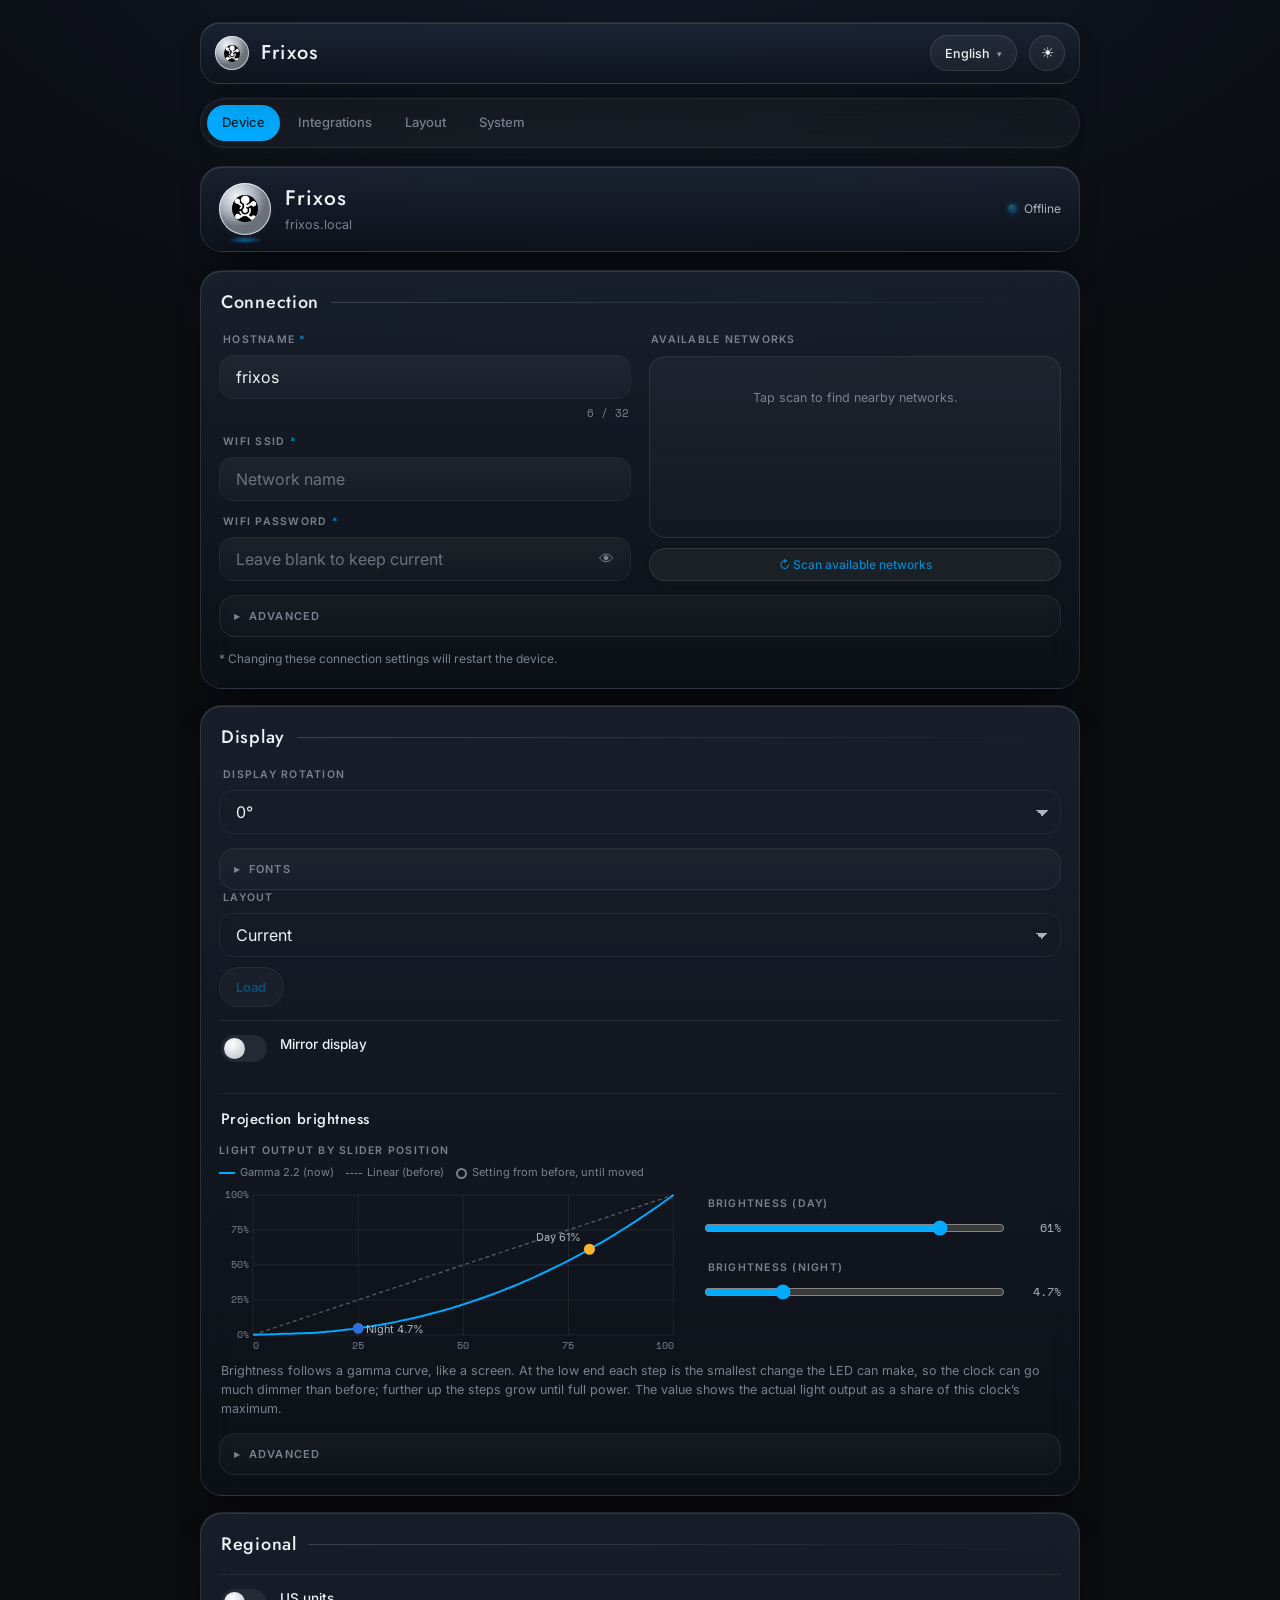
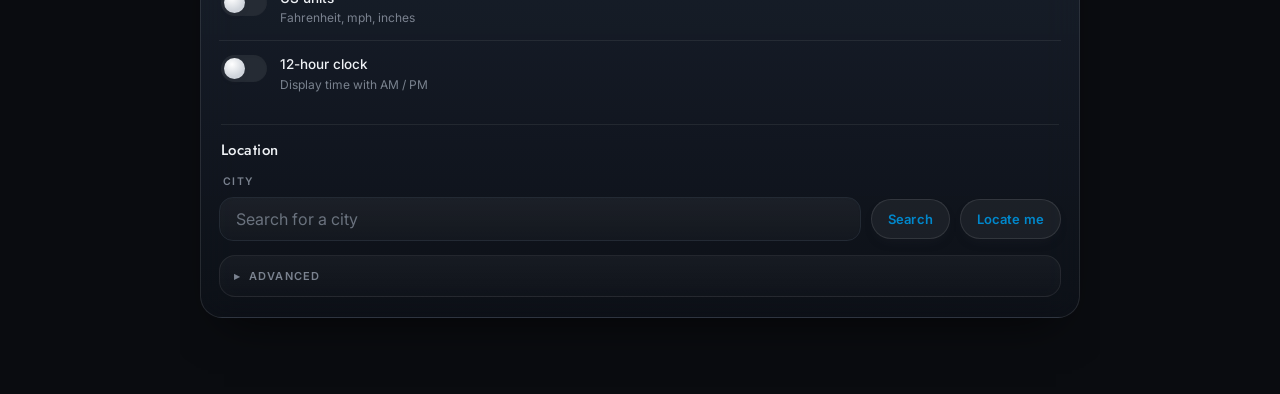
==== commit c57d83cb: "Brightness: gamma 2.2 sliders (p68) that reach one PWM step, with a diagram whose dots can be dragge" ====
--- a/spiffs/index.html
+++ b/spiffs/index.html
@@ -142,14 +142,22 @@
       <div class="toggle"><div class="tx"><div class="tt" data-i18n="advanced.display.mirror">Mirror display</div></div><button class="gswitch" id="mirroring" type="button" role="switch" aria-checked="false" data-i18n-aria-label="advanced.display.mirror" aria-label="Mirror"></button></div>
 
       <div class="subtitle" data-i18n="advanced.brightness.title">Projection brightness</div>
-      <div class="grid2">
-        <div class="field"><label data-i18n="advanced.brightness.led_day">Brightness (day)</label>
-          <div class="range-row"><input type="range" id="brightness_LED0" min="0" max="100" value="80"><output class="range-val" for="brightness_LED0">80%</output></div>
-        </div>
-        <div class="field"><label data-i18n="advanced.brightness.led_night">Brightness (night)</label>
-          <div class="range-row"><input type="range" id="brightness_LED1" min="0" max="100" value="25"><output class="range-val" for="brightness_LED1">25%</output></div>
-        </div>
-      </div>
+      <div class="bright-row">
+        <div class="bright-chart">
+          <div class="lux-chart-head"><span data-i18n="advanced.brightness.chart_title">Light output by slider position</span></div>
+          <div class="bright-legend"><span class="lg gam" data-i18n="advanced.brightness.chart_gamma">Gamma 2.2 (now)</span><span class="lg lin" data-i18n="advanced.brightness.chart_linear">Linear (before)</span><span class="lg hollow" data-i18n="advanced.brightness.chart_hollow">Setting from before, until moved</span></div>
+          <svg id="bright_svg" viewBox="0 0 300 170" role="img" aria-label="Light output by slider position"></svg>
+        </div>
+        <div class="bright-sliders">
+          <div class="field"><label data-i18n="advanced.brightness.led_day">Brightness (day)</label>
+            <div class="range-row"><input type="range" id="brightness_LED0" min="0" max="100" value="80"><output class="range-val" for="brightness_LED0">80%</output></div>
+          </div>
+          <div class="field"><label data-i18n="advanced.brightness.led_night">Brightness (night)</label>
+            <div class="range-row"><input type="range" id="brightness_LED1" min="0" max="100" value="25"><output class="range-val" for="brightness_LED1">25%</output></div>
+          </div>
+        </div>
+      </div>
+      <p class="muted-p" data-i18n="advanced.brightness.scale_note">Brightness follows a gamma curve, like a screen. At the low end each step is the smallest change the LED can make, so the clock can go much dimmer than before; further up the steps grow until full power. The value shows the actual light output as a share of this clock’s maximum.</p>
 
       <details class="adv-box">
         <summary data-i18n="common.advanced">Advanced</summary>
--- a/spiffs/css/forms.css
+++ b/spiffs/css/forms.css
@@ -115,6 +115,25 @@
 #lux_svg .old{ opacity:.4; }
 #lux_svg .now{ stroke:var(--ink-2); stroke-width:1; opacity:.6; }
 #lux_svg .empty{ font-family:var(--ui); font-size:12px; }
+/* Brightness: gamma diagram (left) next to the day/night sliders (right). */
+.bright-row{ display:grid; grid-template-columns:minmax(0,1.3fr) minmax(0,1fr); gap:20px; align-items:center; margin-bottom:6px; }
+.bright-sliders{ display:flex; flex-direction:column; gap:10px; }
+@media(max-width:640px){ .bright-row{ grid-template-columns:1fr; } }
+.bright-legend{ display:flex; flex-wrap:wrap; gap:4px 12px; font-size:11px; color:var(--muted); margin-bottom:4px; }
+.bright-legend .lg::before{ content:""; display:inline-block; vertical-align:middle; margin-right:5px; width:16px; border-top:2px solid var(--cyan); }
+.bright-legend .lg.lin::before{ border-top:1.5px dashed var(--muted); }
+.bright-legend .lg.hollow::before{ width:7px; height:7px; border:2px solid var(--muted); border-radius:50%; }
+#bright_svg{ display:block; width:100%; height:auto; }
+#bright_svg text{ font-family:var(--mono); font-size:10px; fill:var(--muted); }
+#bright_svg .grid{ stroke:var(--hairline-soft); stroke-width:1; }
+#bright_svg .gam{ fill:none; stroke:var(--cyan); stroke-width:2; stroke-linejoin:round; }
+#bright_svg .lin{ stroke:var(--muted); stroke-width:1.2; stroke-dasharray:4 3; opacity:.7; }
+#bright_svg .mk{ stroke-width:2; cursor:ew-resize; }
+#bright_svg .mk.drag{ stroke-width:3; filter:drop-shadow(0 0 3px var(--cyan)); }
+#bright_svg .mk.day{ fill:var(--proj-amber); stroke:var(--proj-amber); }
+#bright_svg .mk.night{ fill:var(--proj-blue); stroke:var(--proj-blue); }
+#bright_svg .mk.old{ fill:var(--bg-solid); }
+#bright_svg .mk-label{ font-family:var(--ui); font-size:11px; fill:var(--ink-2); }
 
 /* ---------- ADVANCED DISCLOSURE (progressive disclosure box) ---------- */
 details.adv-box{ margin-top:14px; border-radius:16px; border:1px solid var(--hairline-soft); background:var(--net-bg); }
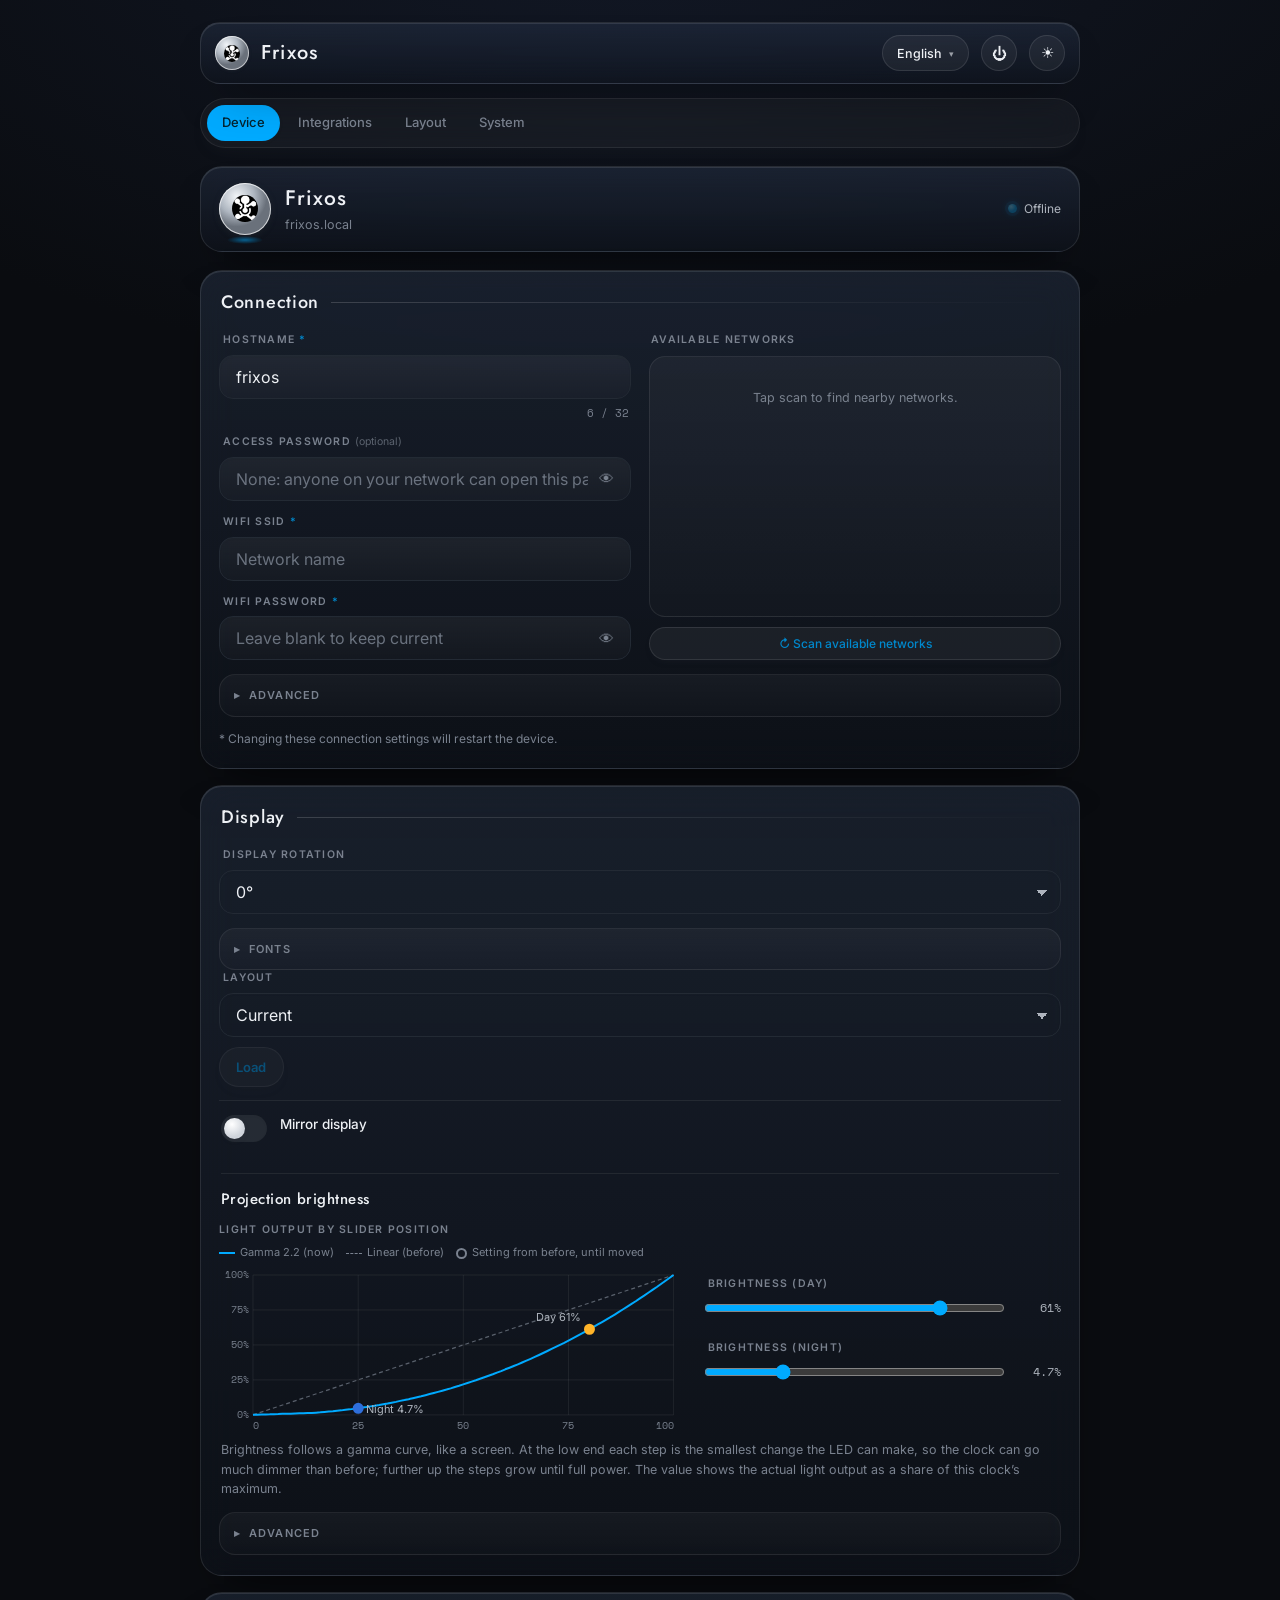
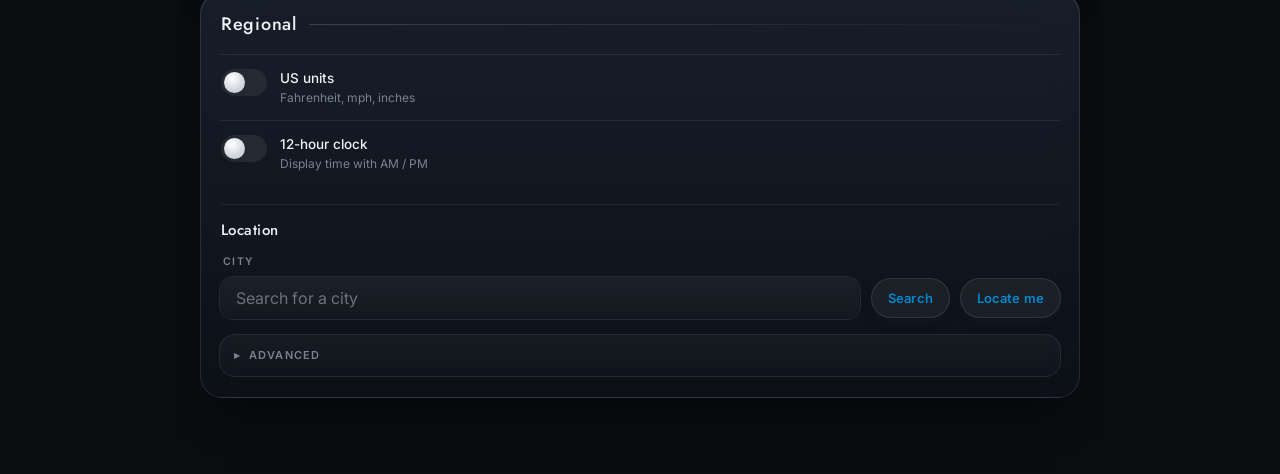
==== commit b8933410: "Optional access password for the web UI and API. Set under Connection, right below the hostname. Wit" ====
--- a/spiffs/index.html
+++ b/spiffs/index.html
@@ -35,6 +35,7 @@
         <div class="lang-opt" data-lang="es">Español</div>
       </div>
     </div>
+    <button class="ctrl" id="logoutBtn" type="button" hidden data-i18n-aria-label="common.logout" aria-label="Log out" title="Log out">⏻</button>
     <button class="ctrl" id="themeBtn" data-i18n-aria-label="common.toggle_theme" aria-label="Toggle theme" title="Toggle light / dark"><span id="themeIcon">☀</span></button>
   </header>
 
@@ -69,6 +70,13 @@
             <input type="text" id="hostname" value="frixos" required maxlength="32">
             <div id="hostname-counter" class="counter"></div>
             <span class="err" id="hostname-err" data-i18n="settings.connection.hostname_required">Hostname is required.</span>
+          </div>
+          <div class="field" id="access-field"><label><span data-i18n="settings.connection.access_password">Access password</span> <span class="opt" data-i18n="settings.connection.optional">(optional)</span></label>
+            <div class="pw"><input type="password" id="access_pass" autocomplete="new-password" maxlength="64" data-i18n-placeholder="settings.connection.access_password_none" placeholder="None: anyone on your network can open this page"><button class="eye" type="button" aria-label="Show password">👁</button></div>
+            <div class="pw access-more" id="access_confirm_row" hidden><input type="password" id="access_pass2" autocomplete="new-password" maxlength="64" data-i18n-placeholder="settings.connection.access_password_confirm" placeholder="Repeat the new password"></div>
+            <div class="pw access-more" id="access_current_row" hidden><input type="password" id="access_current" autocomplete="current-password" maxlength="64" data-i18n-placeholder="settings.connection.access_password_current" placeholder="Current password"><button class="eye" type="button" aria-label="Show password">👁</button></div>
+            <div class="access-remove" id="access_remove_row" hidden><label><input type="checkbox" id="access_remove"> <span data-i18n="settings.connection.access_password_remove">Remove the password</span></label></div>
+            <span class="err" id="access-err"></span>
           </div>
           <div class="field"><label><span data-i18n="settings.connection.wifi_ssid">WiFi SSID</span> <span class="req">*</span></label><input type="text" id="wifi_ssid" autocomplete="off" data-i18n-placeholder="settings.connection.ssid_placeholder" placeholder="Network name"></div>
           <div class="field"><label><span data-i18n="settings.connection.wifi_password">WiFi password</span> <span class="req">*</span></label>
@@ -248,7 +256,7 @@
         <div id="eeprom_glucose_username-counter" class="counter"></div>
       </div>
       <div class="field cgm-field" data-cgm="dexcom libre"><label data-i18n="integrations.glucose_monitors.password">Password</label>
-        <div class="pw"><input type="password" id="eeprom_glucose_password" maxlength="64" autocomplete="current-password" placeholder="••••••••"><button class="eye" type="button" aria-label="Show password">👁</button></div>
+        <div class="pw"><input type="password" id="eeprom_glucose_password" maxlength="64" autocomplete="new-password" placeholder="••••••••"><button class="eye" type="button" aria-label="Show password">👁</button></div>
         <div id="eeprom_glucose_password-counter" class="counter"></div>
       </div>
       <div class="field cgm-field" data-cgm="dexcom"><label data-i18n="integrations.dexcom.region">Region</label><select id="eeprom_dexcom_region"><option value="0" data-i18n="integrations.dexcom.disabled">Disabled</option><option value="1" data-i18n="integrations.dexcom.us">US</option><option value="2" data-i18n="integrations.dexcom.japan">Japan</option><option value="3" data-i18n="integrations.dexcom.rest_of_world">Rest of World</option></select></div>
@@ -574,6 +582,7 @@
 </div>
 
 <script src="js/utils.js"></script>
+<script src="js/auth.js"></script>
 <script src="js/core.js"></script>
 <script src="js/forms.js"></script>
 <script src="js/wifi.js"></script>
--- a/spiffs/css/forms.css
+++ b/spiffs/css/forms.css
@@ -43,6 +43,10 @@
 .pw .eye{ position:absolute; right:8px; top:0; bottom:0; width:34px; border:none; background:none;
   color:var(--muted); cursor:pointer; font-size:15px; display:flex; align-items:center; justify-content:center; }
 .pw input{ padding-right:42px; }
+.access-more{ margin-top:8px; }
+.access-remove{ margin:8px 4px 0; }
+.access-remove[hidden]{ display:none; }
+.access-remove label{ display:flex; align-items:center; gap:8px; font-size:13px; color:var(--ink-2); cursor:pointer; }
 .mask{ display:block; font-family:var(--mono); font-size:11px; color:var(--muted); margin:6px 4px 0; }
 
 input[type=file]{ width:100%; font-family:var(--ui); font-size:13px; color:var(--ink-2);
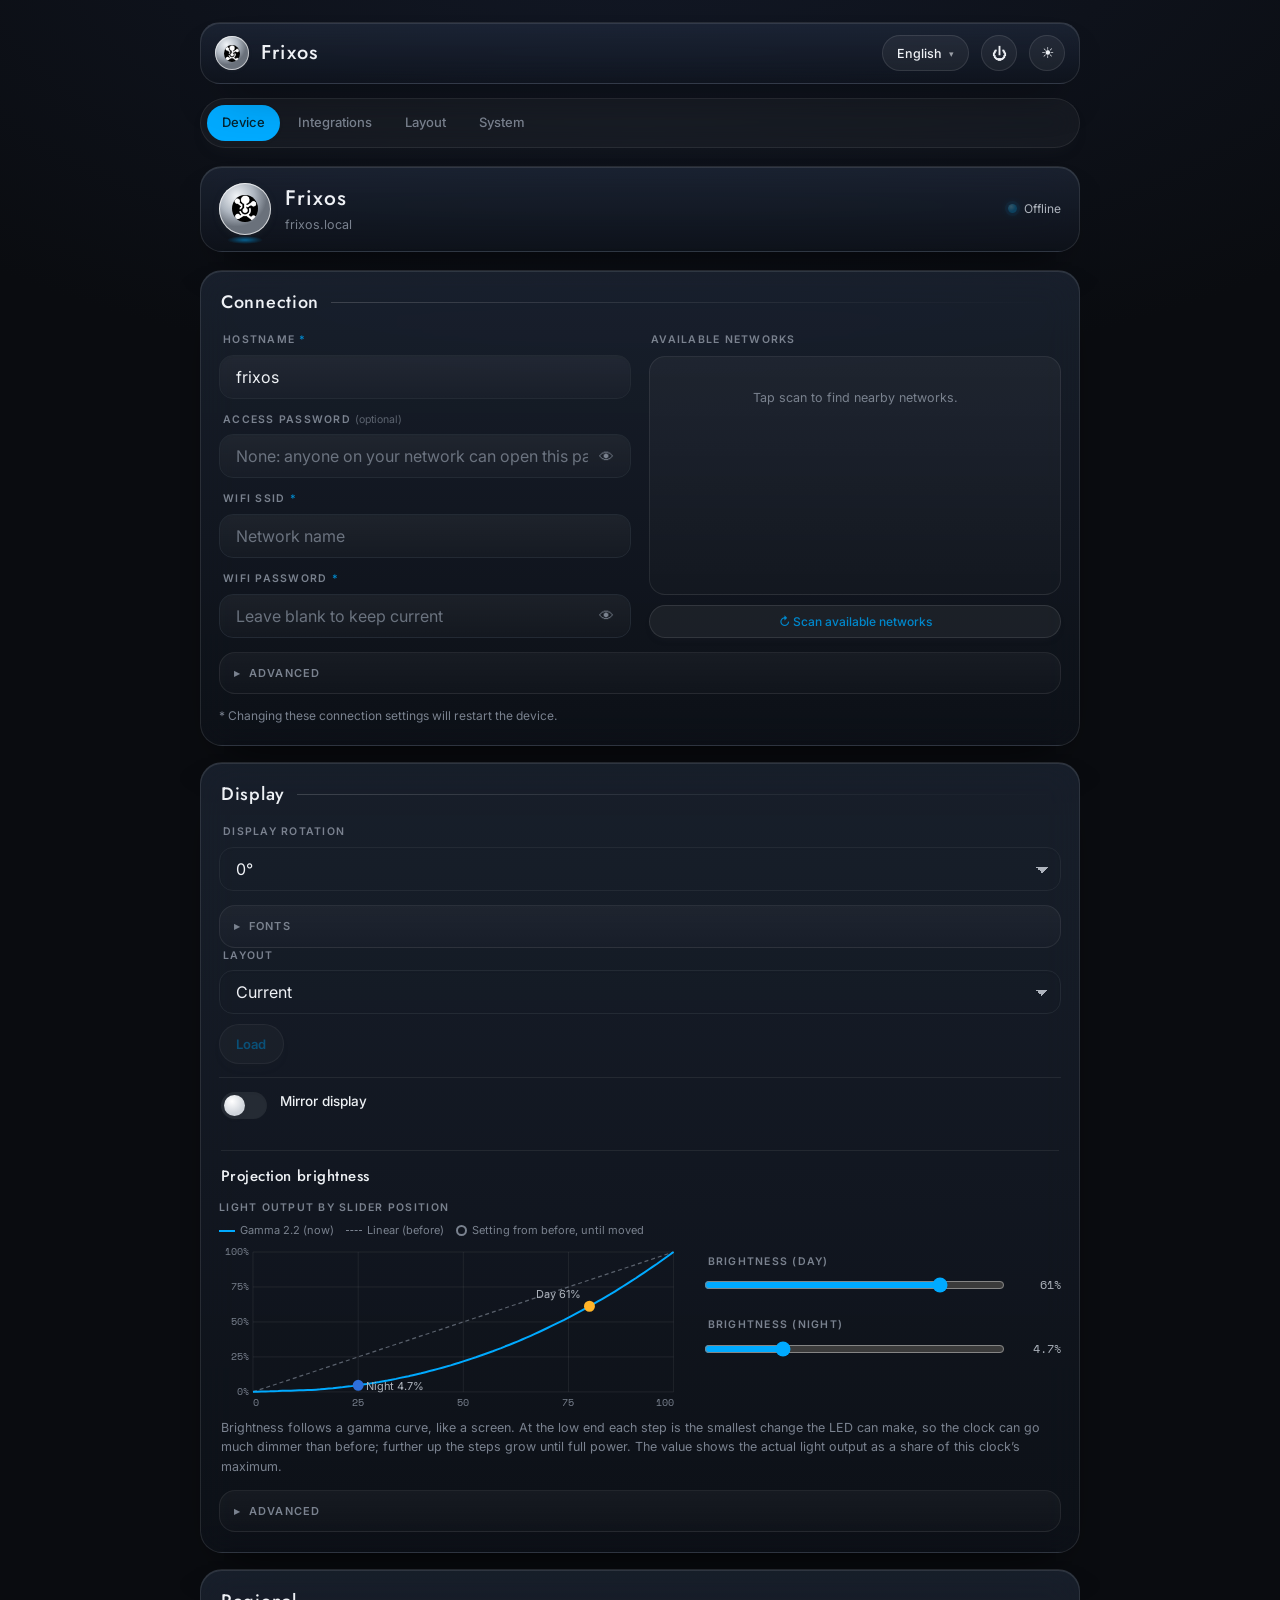
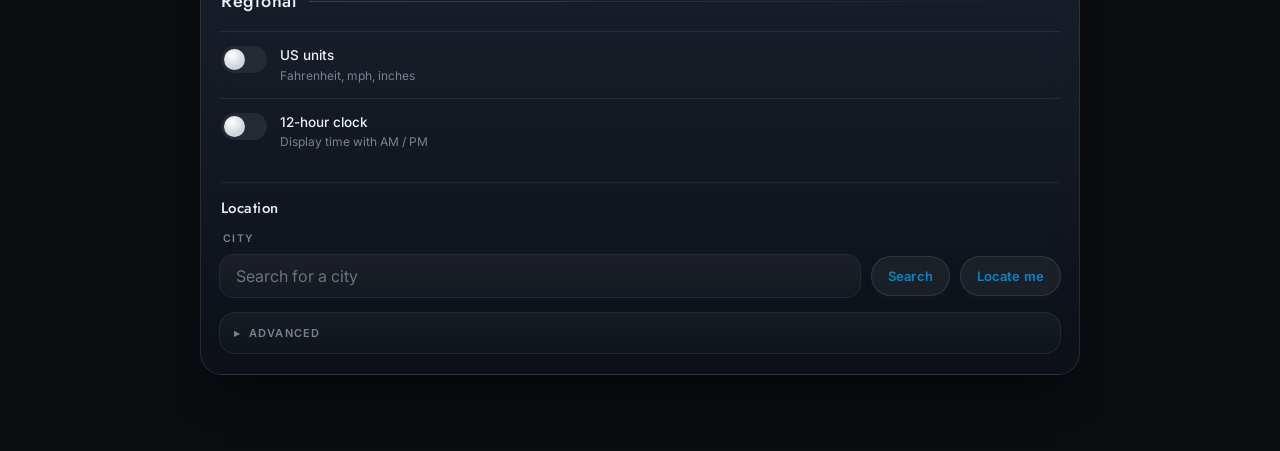
==== commit 19be4dca: "Merge access-password: optional access password for the web UI and API Co-Authored-By: Claude Opus 5" ====
--- a/spiffs/index.html
+++ b/spiffs/index.html
@@ -68,7 +68,6 @@
         <div class="conn-fields">
           <div class="field"><label><span data-i18n="settings.connection.hostname">Hostname</span> <span class="req">*</span></label>
             <input type="text" id="hostname" value="frixos" required maxlength="32">
-            <div id="hostname-counter" class="counter"></div>
             <span class="err" id="hostname-err" data-i18n="settings.connection.hostname_required">Hostname is required.</span>
           </div>
           <div class="field" id="access-field"><label><span data-i18n="settings.connection.access_password">Access password</span> <span class="opt" data-i18n="settings.connection.optional">(optional)</span></label>
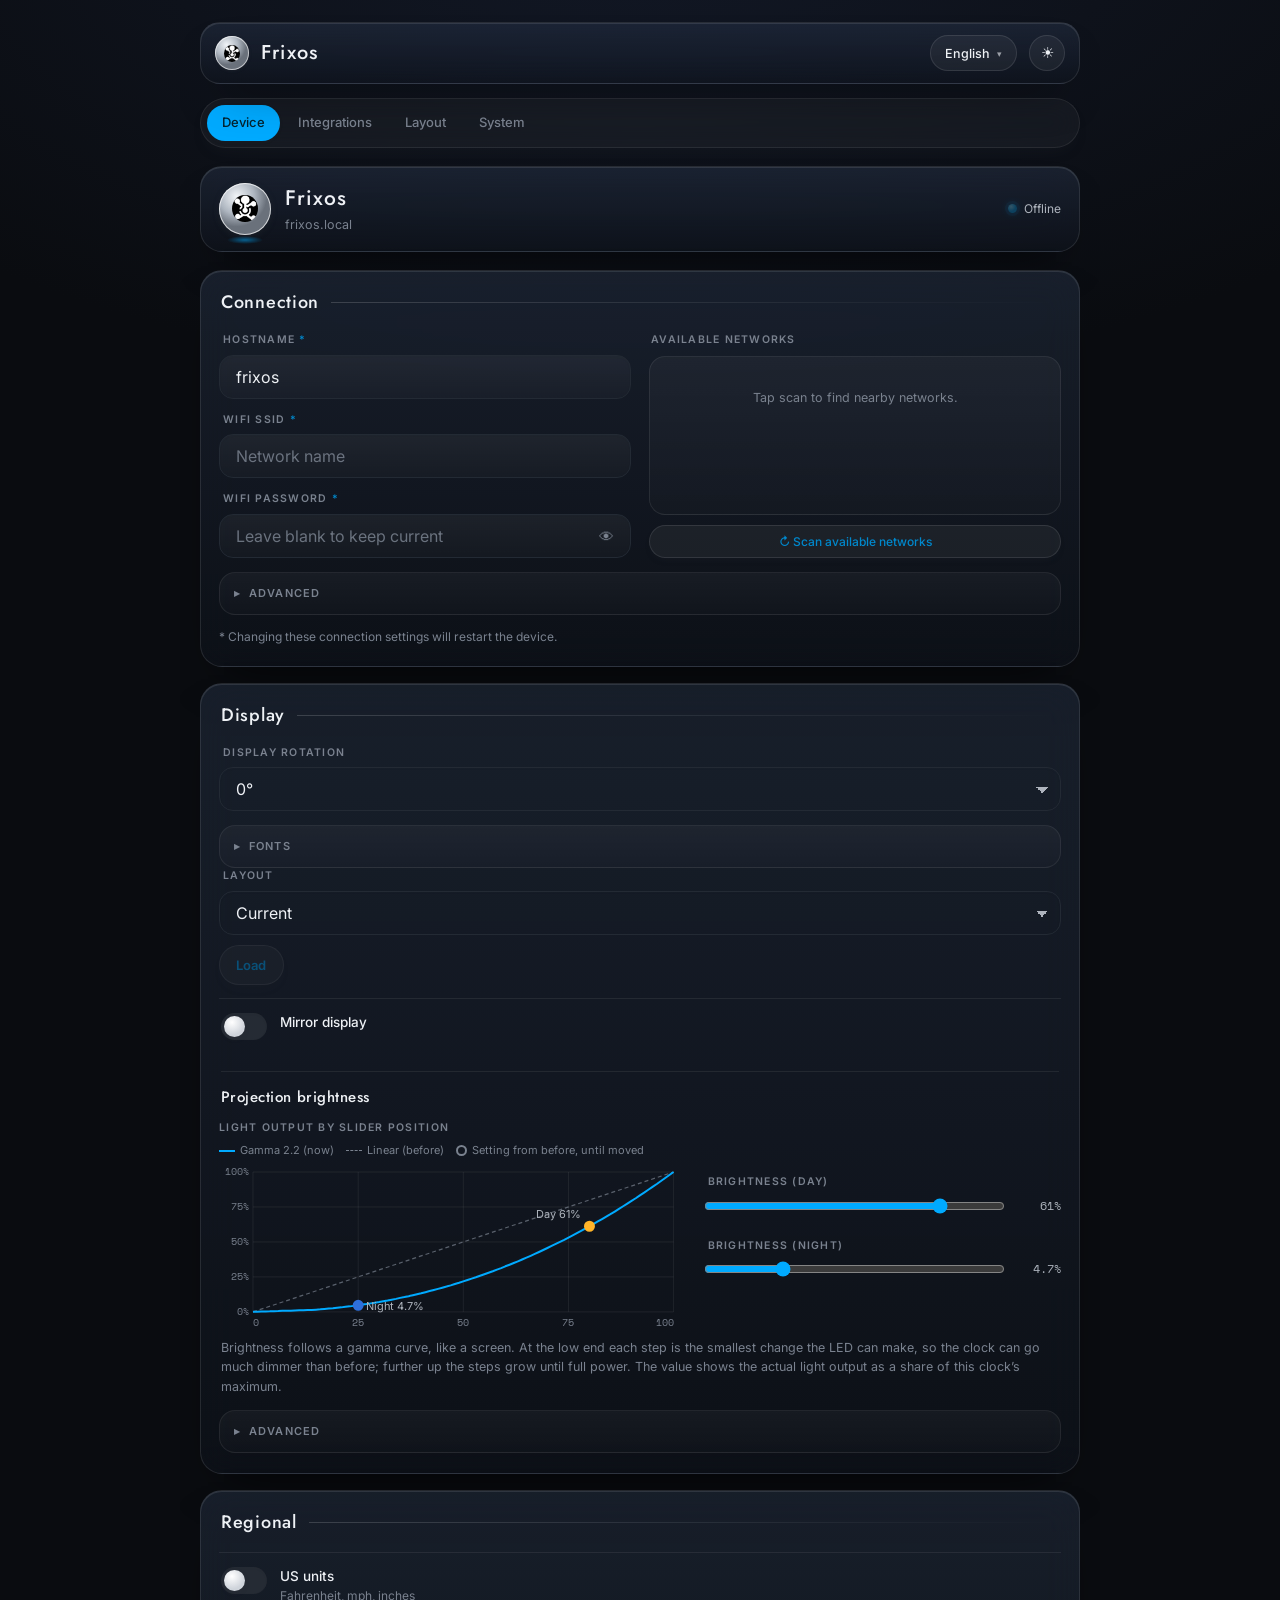
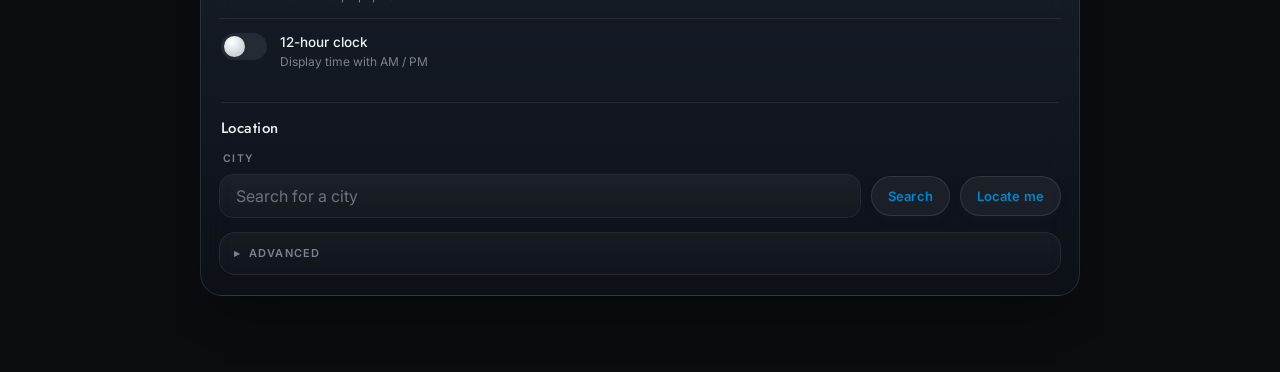
==== commit b9f91938: "Web UI: drop the x/32 counter under the hostname; frixos-ui gets maxlength 32 like spiffs. Co-Author" ====
--- a/spiffs/index.html
+++ b/spiffs/index.html
@@ -35,7 +35,6 @@
         <div class="lang-opt" data-lang="es">Español</div>
       </div>
     </div>
-    <button class="ctrl" id="logoutBtn" type="button" hidden data-i18n-aria-label="common.logout" aria-label="Log out" title="Log out">⏻</button>
     <button class="ctrl" id="themeBtn" data-i18n-aria-label="common.toggle_theme" aria-label="Toggle theme" title="Toggle light / dark"><span id="themeIcon">☀</span></button>
   </header>
 
@@ -69,13 +68,6 @@
           <div class="field"><label><span data-i18n="settings.connection.hostname">Hostname</span> <span class="req">*</span></label>
             <input type="text" id="hostname" value="frixos" required maxlength="32">
             <span class="err" id="hostname-err" data-i18n="settings.connection.hostname_required">Hostname is required.</span>
-          </div>
-          <div class="field" id="access-field"><label><span data-i18n="settings.connection.access_password">Access password</span> <span class="opt" data-i18n="settings.connection.optional">(optional)</span></label>
-            <div class="pw"><input type="password" id="access_pass" autocomplete="new-password" maxlength="64" data-i18n-placeholder="settings.connection.access_password_none" placeholder="None: anyone on your network can open this page"><button class="eye" type="button" aria-label="Show password">👁</button></div>
-            <div class="pw access-more" id="access_confirm_row" hidden><input type="password" id="access_pass2" autocomplete="new-password" maxlength="64" data-i18n-placeholder="settings.connection.access_password_confirm" placeholder="Repeat the new password"></div>
-            <div class="pw access-more" id="access_current_row" hidden><input type="password" id="access_current" autocomplete="current-password" maxlength="64" data-i18n-placeholder="settings.connection.access_password_current" placeholder="Current password"><button class="eye" type="button" aria-label="Show password">👁</button></div>
-            <div class="access-remove" id="access_remove_row" hidden><label><input type="checkbox" id="access_remove"> <span data-i18n="settings.connection.access_password_remove">Remove the password</span></label></div>
-            <span class="err" id="access-err"></span>
           </div>
           <div class="field"><label><span data-i18n="settings.connection.wifi_ssid">WiFi SSID</span> <span class="req">*</span></label><input type="text" id="wifi_ssid" autocomplete="off" data-i18n-placeholder="settings.connection.ssid_placeholder" placeholder="Network name"></div>
           <div class="field"><label><span data-i18n="settings.connection.wifi_password">WiFi password</span> <span class="req">*</span></label>
@@ -581,7 +573,6 @@
 </div>
 
 <script src="js/utils.js"></script>
-<script src="js/auth.js"></script>
 <script src="js/core.js"></script>
 <script src="js/forms.js"></script>
 <script src="js/wifi.js"></script>
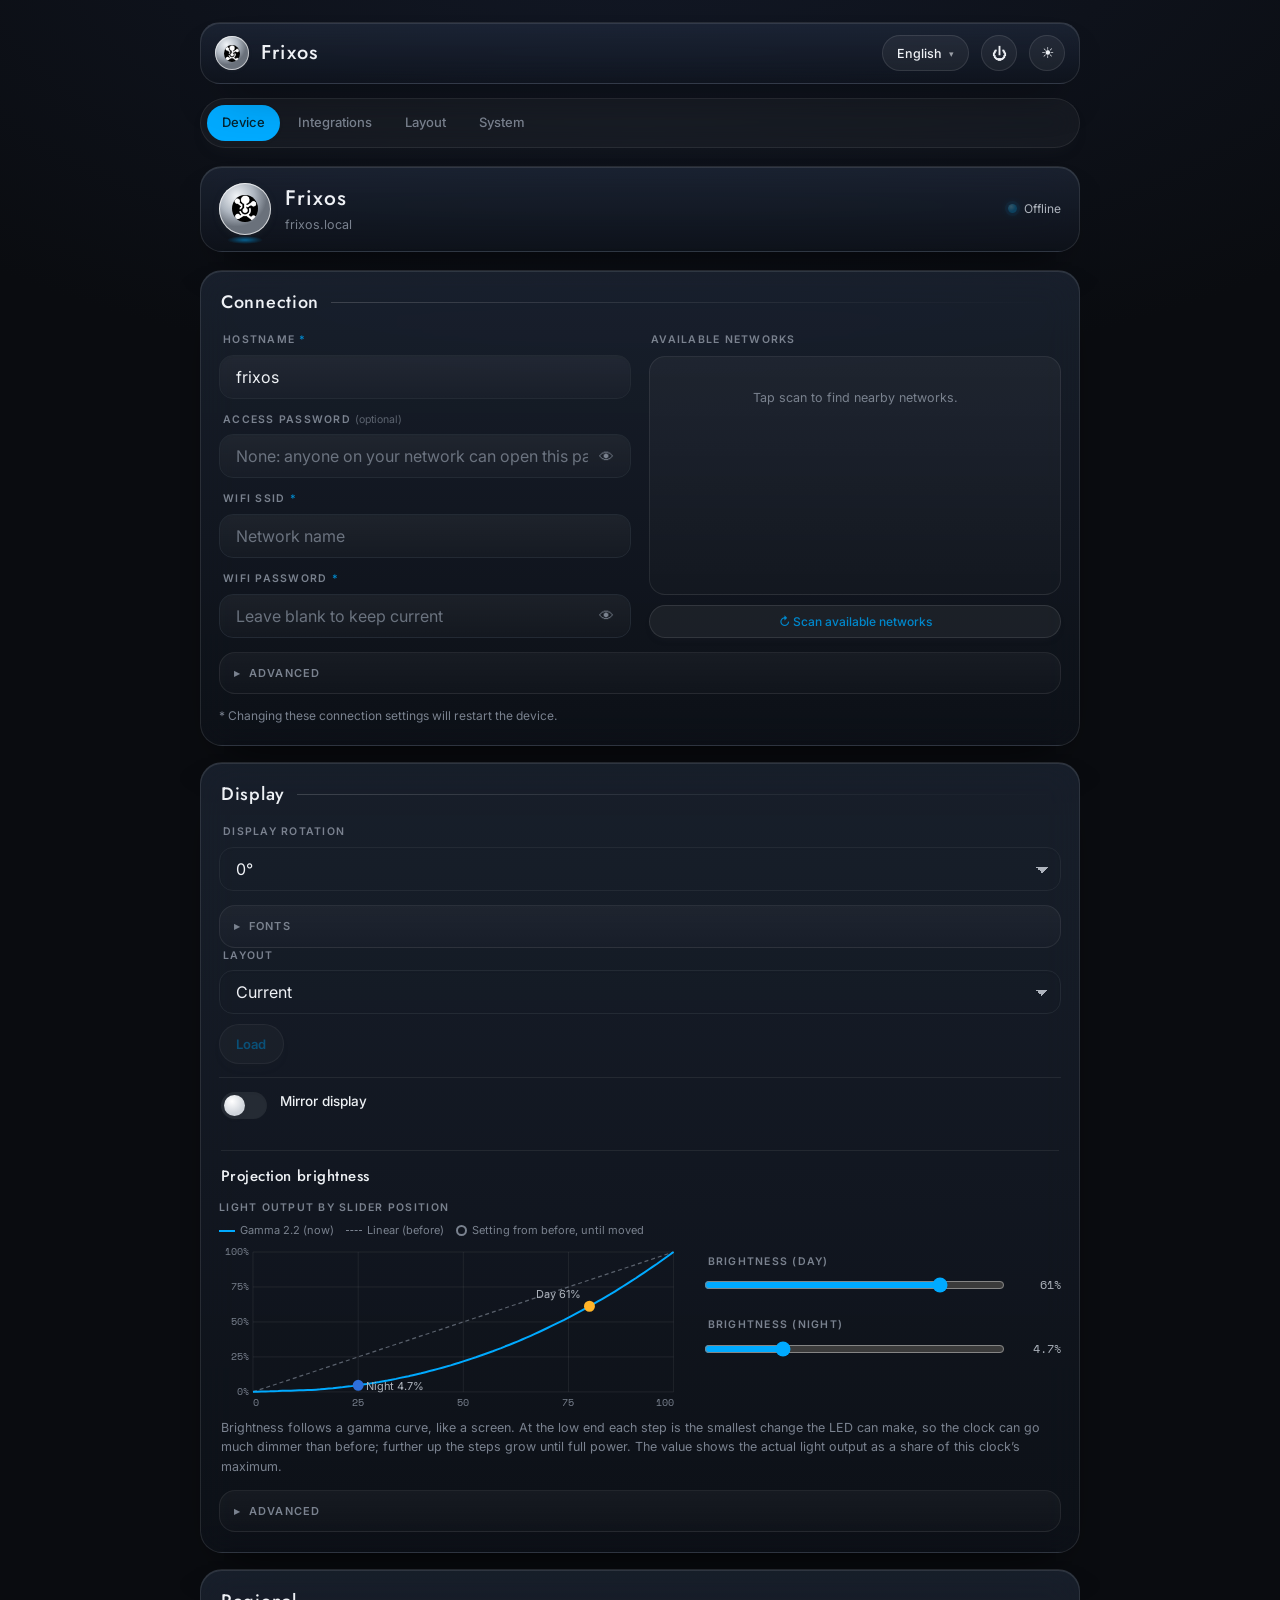
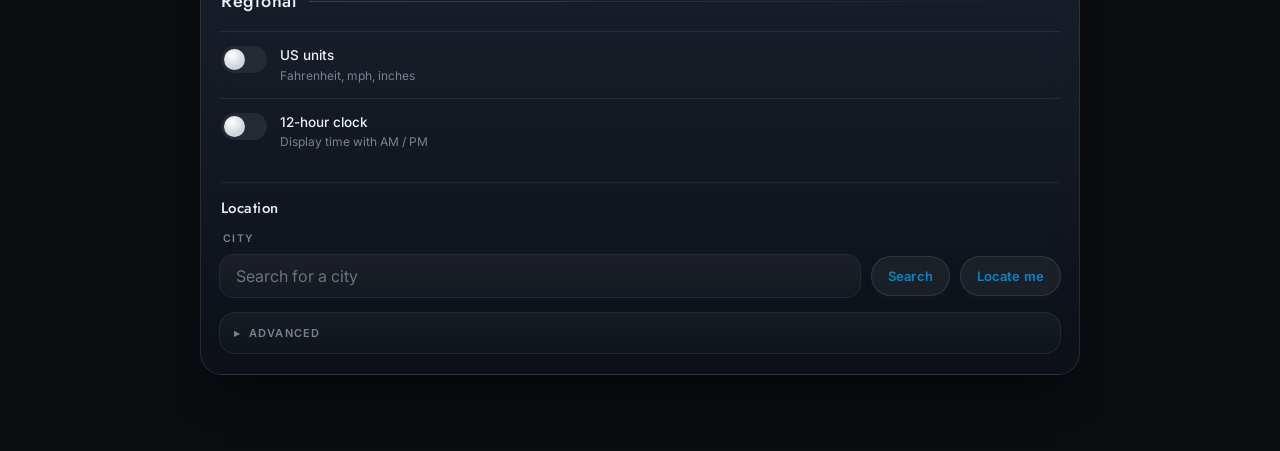
==== commit 8f72038f: "Web UI: show the glucose password as "API secret" for Nightscout. The 4-tab restructure tagged the p" ====
--- a/spiffs/index.html
+++ b/spiffs/index.html
@@ -35,6 +35,7 @@
         <div class="lang-opt" data-lang="es">Español</div>
       </div>
     </div>
+    <button class="ctrl" id="logoutBtn" type="button" hidden data-i18n-aria-label="common.logout" aria-label="Log out" title="Log out">⏻</button>
     <button class="ctrl" id="themeBtn" data-i18n-aria-label="common.toggle_theme" aria-label="Toggle theme" title="Toggle light / dark"><span id="themeIcon">☀</span></button>
   </header>
 
@@ -68,6 +69,13 @@
           <div class="field"><label><span data-i18n="settings.connection.hostname">Hostname</span> <span class="req">*</span></label>
             <input type="text" id="hostname" value="frixos" required maxlength="32">
             <span class="err" id="hostname-err" data-i18n="settings.connection.hostname_required">Hostname is required.</span>
+          </div>
+          <div class="field" id="access-field"><label><span data-i18n="settings.connection.access_password">Access password</span> <span class="opt" data-i18n="settings.connection.optional">(optional)</span></label>
+            <div class="pw"><input type="password" id="access_pass" autocomplete="new-password" maxlength="64" data-i18n-placeholder="settings.connection.access_password_none" placeholder="None: anyone on your network can open this page"><button class="eye" type="button" aria-label="Show password">👁</button></div>
+            <div class="pw access-more" id="access_confirm_row" hidden><input type="password" id="access_pass2" autocomplete="new-password" maxlength="64" data-i18n-placeholder="settings.connection.access_password_confirm" placeholder="Repeat the new password"></div>
+            <div class="pw access-more" id="access_current_row" hidden><input type="password" id="access_current" autocomplete="current-password" maxlength="64" data-i18n-placeholder="settings.connection.access_password_current" placeholder="Current password"><button class="eye" type="button" aria-label="Show password">👁</button></div>
+            <div class="access-remove" id="access_remove_row" hidden><label><input type="checkbox" id="access_remove"> <span data-i18n="settings.connection.access_password_remove">Remove the password</span></label></div>
+            <span class="err" id="access-err"></span>
           </div>
           <div class="field"><label><span data-i18n="settings.connection.wifi_ssid">WiFi SSID</span> <span class="req">*</span></label><input type="text" id="wifi_ssid" autocomplete="off" data-i18n-placeholder="settings.connection.ssid_placeholder" placeholder="Network name"></div>
           <div class="field"><label><span data-i18n="settings.connection.wifi_password">WiFi password</span> <span class="req">*</span></label>
@@ -246,7 +254,7 @@
         <input type="text" id="eeprom_glucose_username" maxlength="64" autocomplete="username" data-i18n-placeholder="integrations.glucose_monitors.username_placeholder" placeholder="Account username">
         <div id="eeprom_glucose_username-counter" class="counter"></div>
       </div>
-      <div class="field cgm-field" data-cgm="dexcom libre"><label data-i18n="integrations.glucose_monitors.password">Password</label>
+      <div class="field cgm-field" data-cgm="dexcom libre nightscout"><label><span class="cgm-field" data-cgm="dexcom libre" data-i18n="integrations.glucose_monitors.password">Password</span><span class="cgm-field" data-cgm="nightscout" data-i18n="integrations.glucose_monitors.api_secret" hidden>API secret</span></label>
         <div class="pw"><input type="password" id="eeprom_glucose_password" maxlength="64" autocomplete="new-password" placeholder="••••••••"><button class="eye" type="button" aria-label="Show password">👁</button></div>
         <div id="eeprom_glucose_password-counter" class="counter"></div>
       </div>
@@ -573,6 +581,7 @@
 </div>
 
 <script src="js/utils.js"></script>
+<script src="js/auth.js"></script>
 <script src="js/core.js"></script>
 <script src="js/forms.js"></script>
 <script src="js/wifi.js"></script>
